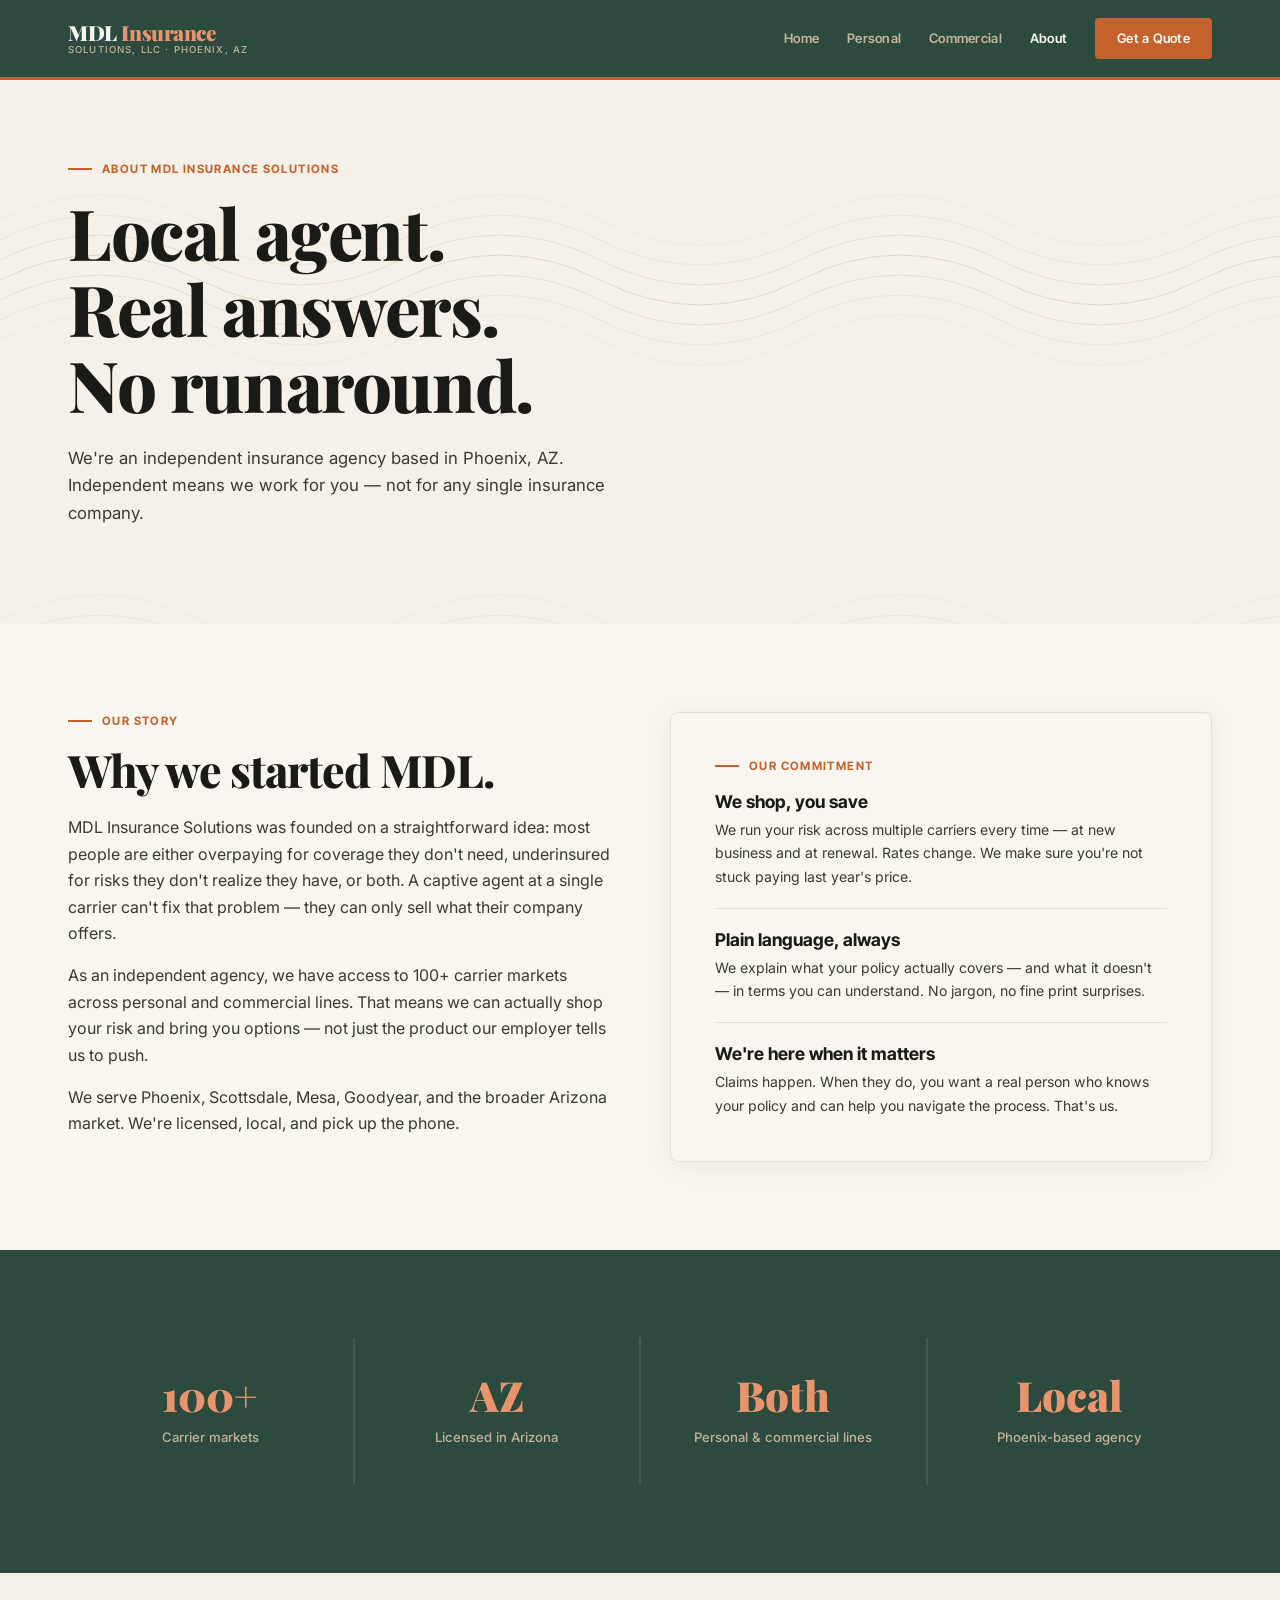
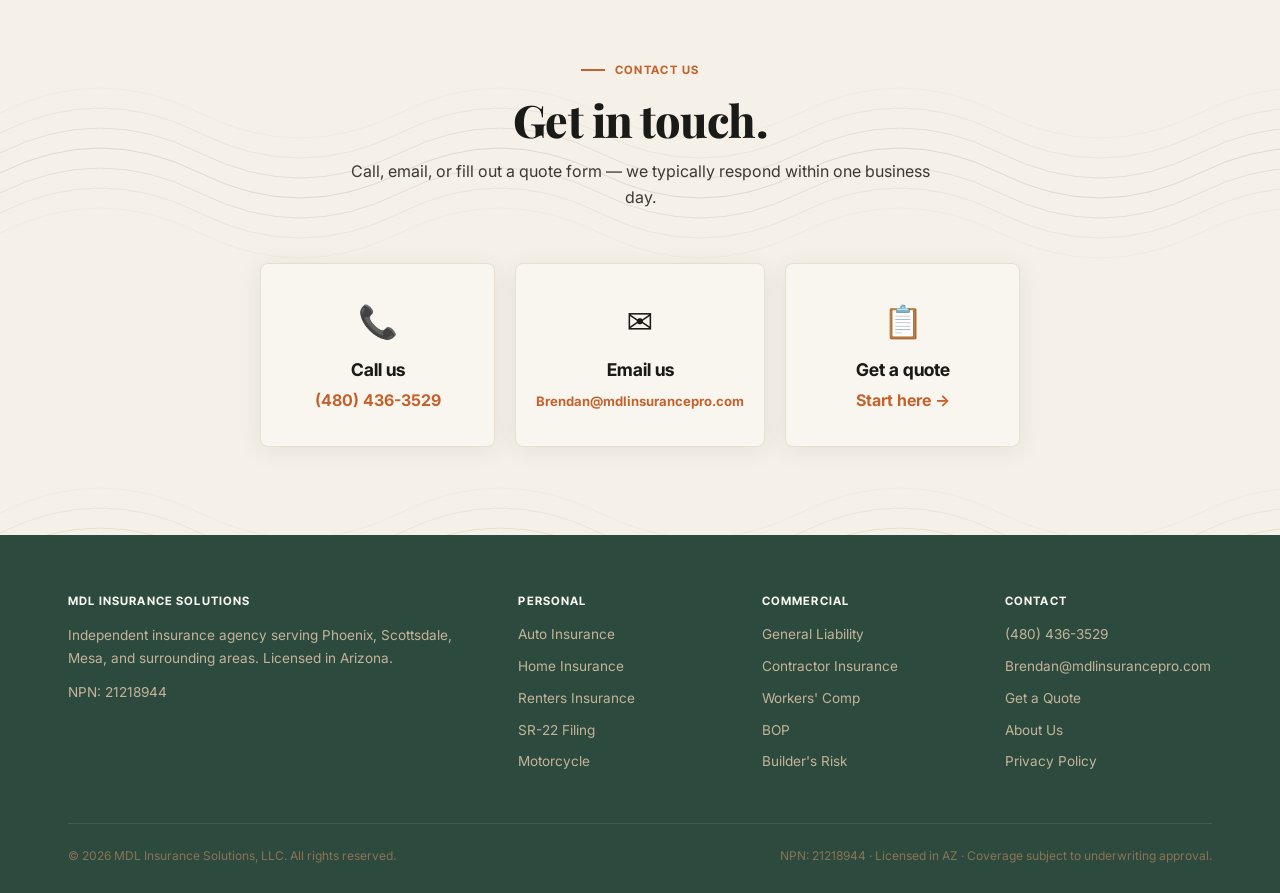
==== about.html @ 28ebd089 "Add files via upload" ====
<!DOCTYPE html>
<html lang="en">
<head>
<meta charset="UTF-8">
<meta name="viewport" content="width=device-width, initial-scale=1.0">
<title>About — MDL Insurance Solutions</title>
<link rel="stylesheet" href="styles.css">
</head>
<body>

<header>
  <div class="header-inner">
    <a href="index.html" class="logo">MDL <span>Insurance</span><small>Solutions, LLC · Phoenix, AZ</small></a>
    <nav>
      <a href="index.html">Home</a>
      <a href="personal.html">Personal</a>
      <a href="commercial.html">Commercial</a>
      <a href="about.html" class="active">About</a>
      <a href="quote.html" class="nav-cta">Get a Quote</a>
    </nav>
    <button class="mobile-toggle" aria-label="Open menu" aria-expanded="false">≡</button>
  </div>
  <div class="mobile-nav" id="mobile-nav">
    <a href="index.html">Home</a>
    <a href="personal.html">Personal</a>
    <a href="commercial.html">Commercial</a>
    <a href="about.html" class="active">About</a>
    <a href="quote.html" class="nav-cta">Get a Quote</a>
  </div>
</header>

<section class="hero topo-bg" style="padding-bottom:64px;">
  <div class="wrap">
    <div class="label">About MDL Insurance Solutions</div>
    <h1>Local agent.<br>Real answers.<br>No runaround.</h1>
    <p style="max-width:560px; margin-top:18px; font-size:1.05rem;">We're an independent insurance agency based in Phoenix, AZ. Independent means we work for you — not for any single insurance company.</p>
  </div>
</section>

<section class="paper-bg">
  <div class="wrap">
    <div style="display:grid; grid-template-columns:1fr 1fr; gap:60px; align-items:start;">
      <div>
        <div class="label">Our Story</div>
        <h2 style="margin-bottom:20px;">Why we started MDL.</h2>
        <p style="margin-bottom:16px;">MDL Insurance Solutions was founded on a straightforward idea: most people are either overpaying for coverage they don't need, underinsured for risks they don't realize they have, or both. A captive agent at a single carrier can't fix that problem — they can only sell what their company offers.</p>
        <p style="margin-bottom:16px;">As an independent agency, we have access to 100+ carrier markets across personal and commercial lines. That means we can actually shop your risk and bring you options — not just the product our employer tells us to push.</p>
        <p>We serve Phoenix, Scottsdale, Mesa, Goodyear, and the broader Arizona market. We're licensed, local, and pick up the phone.</p>
      </div>
      <div>
        <div class="form-panel">
          <div class="label">Our Commitment</div>
          <div style="display:flex; flex-direction:column; gap:20px; margin-top:8px;">
            <div>
              <h3 style="margin-bottom:6px;">We shop, you save</h3>
              <p style="font-size:0.88rem;">We run your risk across multiple carriers every time — at new business and at renewal. Rates change. We make sure you're not stuck paying last year's price.</p>
            </div>
            <div style="border-top:1px solid var(--sand-dark); padding-top:20px;">
              <h3 style="margin-bottom:6px;">Plain language, always</h3>
              <p style="font-size:0.88rem;">We explain what your policy actually covers — and what it doesn't — in terms you can understand. No jargon, no fine print surprises.</p>
            </div>
            <div style="border-top:1px solid var(--sand-dark); padding-top:20px;">
              <h3 style="margin-bottom:6px;">We're here when it matters</h3>
              <p style="font-size:0.88rem;">Claims happen. When they do, you want a real person who knows your policy and can help you navigate the process. That's us.</p>
            </div>
          </div>
        </div>
      </div>
    </div>
  </div>
</section>

<section class="sage-bg">
  <div class="wrap">
    <div class="stats-row">
      <div class="stat-cell">
        <span class="num">100+</span>
        <span class="lbl">Carrier markets</span>
      </div>
      <div class="stat-cell">
        <span class="num">AZ</span>
        <span class="lbl">Licensed in Arizona</span>
      </div>
      <div class="stat-cell">
        <span class="num">Both</span>
        <span class="lbl">Personal & commercial lines</span>
      </div>
      <div class="stat-cell">
        <span class="num">Local</span>
        <span class="lbl">Phoenix-based agency</span>
      </div>
    </div>
  </div>
</section>

<section class="topo-bg">
  <div class="wrap">
    <div class="section-head center">
      <div class="label" style="justify-content:center;">Contact us</div>
      <h2>Get in touch.</h2>
      <p>Call, email, or fill out a quote form — we typically respond within one business day.</p>
    </div>
    <div style="display:grid; grid-template-columns:repeat(3,1fr); gap:20px; max-width:760px; margin:0 auto;">
      <div class="form-panel" style="text-align:center; padding:32px 20px;">
        <div style="font-size:2rem; margin-bottom:12px;">📞</div>
        <h3 style="margin-bottom:8px;">Call us</h3>
        <a href="tel:+14804363529" style="color:var(--terracotta); font-weight:700;">(480) 436-3529</a>
      </div>
      <div class="form-panel" style="text-align:center; padding:32px 20px;">
        <div style="font-size:2rem; margin-bottom:12px;">✉️</div>
        <h3 style="margin-bottom:8px;">Email us</h3>
        <a href="mailto:Brendan@mdlinsurancepro.com" style="color:var(--terracotta); font-weight:700; font-size:0.82rem;">Brendan@mdlinsurancepro.com</a>
      </div>
      <div class="form-panel" style="text-align:center; padding:32px 20px;">
        <div style="font-size:2rem; margin-bottom:12px;">📋</div>
        <h3 style="margin-bottom:8px;">Get a quote</h3>
        <a href="quote.html" style="color:var(--terracotta); font-weight:700;">Start here →</a>
      </div>
    </div>
  </div>
</section>

<footer>
  <div class="wrap">
    <div class="footer-grid">
      <div class="footer-col">
        <h4>MDL Insurance Solutions</h4>
        <p>Independent insurance agency serving Phoenix, Scottsdale, Mesa, and surrounding areas. Licensed in Arizona.</p>
        <p style="margin-top:12px;">NPN: 21218944</p>
      </div>
      <div class="footer-col">
        <h4>Personal</h4>
        <a href="personal.html">Auto Insurance</a>
        <a href="personal.html">Home Insurance</a>
        <a href="personal.html">Renters Insurance</a>
        <a href="personal.html">SR-22 Filing</a>
        <a href="personal.html">Motorcycle</a>
      </div>
      <div class="footer-col">
        <h4>Commercial</h4>
        <a href="commercial.html">General Liability</a>
        <a href="commercial.html">Contractor Insurance</a>
        <a href="commercial.html">Workers' Comp</a>
        <a href="commercial.html">BOP</a>
        <a href="commercial.html">Builder's Risk</a>
      </div>
      <div class="footer-col">
        <h4>Contact</h4>
        <a href="tel:+14804363529">(480) 436-3529</a>
        <a href="mailto:Brendan@mdlinsurancepro.com">Brendan@mdlinsurancepro.com</a>
        <a href="quote.html">Get a Quote</a>
        <a href="about.html">About Us</a>
        <a href="privacy.html">Privacy Policy</a>
      </div>
    </div>
    <div class="footer-bottom">
      <span>© 2026 MDL Insurance Solutions, LLC. All rights reserved.</span>
      <span>NPN: 21218944 · Licensed in AZ · Coverage subject to underwriting approval.</span>
    </div>
  </div>
</footer>

<script>
(function() {
  var toggle = document.querySelector('.mobile-toggle');
  var menu = document.getElementById('mobile-nav');
  if (!toggle || !menu) return;
  toggle.addEventListener('click', function() {
    var isOpen = menu.classList.toggle('open');
    toggle.setAttribute('aria-expanded', isOpen ? 'true' : 'false');
    toggle.textContent = isOpen ? '×' : '≡';
  });
})();
</script>

</body>
</html>
---- styles.css ----
/* ============================================
   FOUNDATION — MDL INSURANCE SOLUTIONS
   Desert Modern: Adobe terracotta, saguaro sage,
   warm sandstone, Southwest topographic motifs.
   Humanist serif display + clean sans body.
   ============================================ */

@import url('https://fonts.googleapis.com/css2?family=Playfair+Display:wght@700;800;900&family=Inter:wght@400;500;600;700&family=Inter+Tight:wght@600;700&display=swap');

:root {
  /* Color tokens */
  --terracotta:       #C4622D;
  --terracotta-dark:  #A34E22;
  --terracotta-light: #E8956D;
  --sage:             #2D4A3E;
  --sage-soft:        #3D5C4F;
  --sage-pale:        #EBF0ED;
  --sand:             #F5F0E8;
  --sand-dark:        #E8DFD0;
  --taupe:            #8B7355;
  --taupe-light:      #C4B49A;
  --paper:            #F9F6F0;
  --ink:              #1A1A17;
  --ink-soft:         #3D3830;

  /* Type */
  --font-display: 'Playfair Display', Georgia, serif;
  --font-body: 'Inter', system-ui, sans-serif;
  --font-tight: 'Inter Tight', 'Inter', sans-serif;

  /* Layout */
  --maxw: 1200px;
  --radius: 4px;
}

* { margin: 0; padding: 0; box-sizing: border-box; }
html { scroll-behavior: smooth; }

body {
  font-family: var(--font-body);
  color: var(--ink);
  background: var(--sand);
  line-height: 1.6;
  -webkit-font-smoothing: antialiased;
}

a { color: inherit; text-decoration: none; }
img, svg { display: block; max-width: 100%; }

.wrap {
  max-width: var(--maxw);
  margin: 0 auto;
  padding: 0 28px;
}

h1, h2 {
  font-family: var(--font-display);
  font-weight: 800;
  line-height: 1.08;
  letter-spacing: -0.02em;
}
h3, h4 {
  font-family: var(--font-tight);
  font-weight: 700;
  line-height: 1.2;
}

h1 { font-size: clamp(2.6rem, 5.5vw, 4.8rem); }
h2 { font-size: clamp(1.9rem, 3.5vw, 3rem); }
h3 { font-size: 1.1rem; }

p { font-size: 1rem; color: var(--ink-soft); line-height: 1.65; }

.label {
  font-family: var(--font-tight);
  font-size: 0.72rem;
  font-weight: 700;
  letter-spacing: 0.12em;
  text-transform: uppercase;
  color: var(--terracotta);
  display: flex;
  align-items: center;
  gap: 10px;
  margin-bottom: 16px;
}
.label::before {
  content: '';
  width: 24px;
  height: 2px;
  background: var(--terracotta);
  display: inline-block;
}

/* Topographic texture — subtle SVG background for sections */
.topo-bg {
  background-color: var(--sand);
  background-image: url("data:image/svg+xml,%3Csvg xmlns='http://www.w3.org/2000/svg' width='400' height='400'%3E%3Cpath d='M0 200 Q100 150 200 200 Q300 250 400 200' fill='none' stroke='%23C4B49A' stroke-width='1' opacity='0.4'/%3E%3Cpath d='M0 220 Q100 170 200 220 Q300 270 400 220' fill='none' stroke='%23C4B49A' stroke-width='1' opacity='0.3'/%3E%3Cpath d='M0 180 Q100 130 200 180 Q300 230 400 180' fill='none' stroke='%23C4B49A' stroke-width='1' opacity='0.3'/%3E%3Cpath d='M0 240 Q100 190 200 240 Q300 290 400 240' fill='none' stroke='%23C4B49A' stroke-width='0.8' opacity='0.25'/%3E%3Cpath d='M0 160 Q100 110 200 160 Q300 210 400 160' fill='none' stroke='%23C4B49A' stroke-width='0.8' opacity='0.25'/%3E%3Cpath d='M0 260 Q100 210 200 260 Q300 310 400 260' fill='none' stroke='%23C4B49A' stroke-width='0.6' opacity='0.2'/%3E%3Cpath d='M0 140 Q100 90 200 140 Q300 190 400 140' fill='none' stroke='%23C4B49A' stroke-width='0.6' opacity='0.2'/%3E%3C/svg%3E");
  background-size: 400px 400px;
}

.sage-bg {
  background: var(--sage);
  color: var(--paper);
}
.sage-bg p { color: var(--taupe-light); }
.sage-bg h1, .sage-bg h2, .sage-bg h3 { color: var(--paper); }

.paper-bg { background: var(--paper); }
.sand-dark-bg { background: var(--sand-dark); }

/* ============== HEADER ============== */
header {
  position: sticky; top: 0; z-index: 50;
  background: var(--sage);
  border-bottom: 3px solid var(--terracotta);
}
.header-inner {
  display: flex; align-items: center; justify-content: space-between;
  padding: 18px 28px;
  max-width: var(--maxw); margin: 0 auto;
}
.logo {
  font-family: var(--font-display);
  font-weight: 900;
  font-size: 1.3rem;
  color: var(--paper);
  letter-spacing: -0.02em;
  line-height: 1;
}
.logo span { color: var(--terracotta-light); }
.logo small {
  display: block;
  font-family: var(--font-body);
  font-size: 0.6rem;
  font-weight: 500;
  letter-spacing: 0.12em;
  text-transform: uppercase;
  color: var(--taupe-light);
  margin-top: 2px;
}
nav { display: flex; align-items: center; gap: 28px; }
nav a {
  font-family: var(--font-tight);
  font-size: 0.82rem;
  font-weight: 600;
  letter-spacing: 0.02em;
  color: var(--taupe-light);
  transition: color 0.15s;
}
nav a:hover, nav a.active { color: var(--paper); }
.nav-cta {
  background: var(--terracotta);
  color: var(--paper) !important;
  padding: 10px 22px;
  border-radius: var(--radius);
  transition: background 0.15s !important;
}
.nav-cta:hover { background: var(--terracotta-dark) !important; }
.mobile-toggle { display: none; background: none; border: none; color: var(--paper); font-size: 1.6rem; cursor: pointer; line-height: 1; padding: 4px 8px; }

/* Mobile nav */
.mobile-nav {
  display: none;
  flex-direction: column;
  background: var(--sage);
  border-top: 1px solid var(--sage-soft);
}
.mobile-nav.open { display: flex; }
.mobile-nav a {
  font-family: var(--font-tight);
  font-size: 0.88rem;
  font-weight: 600;
  color: var(--taupe-light);
  padding: 16px 28px;
  border-bottom: 1px solid var(--sage-soft);
}
.mobile-nav a.nav-cta {
  background: var(--terracotta);
  color: var(--paper);
}
.mobile-nav a:hover, .mobile-nav a.active { color: var(--paper); }

/* ============== BUTTONS ============== */
.btn {
  display: inline-flex; align-items: center; gap: 10px;
  font-family: var(--font-tight);
  font-weight: 700;
  font-size: 0.88rem;
  letter-spacing: 0.02em;
  padding: 15px 28px;
  border-radius: var(--radius);
  border: 2px solid transparent;
  cursor: pointer;
  transition: all 0.15s ease;
}
.btn-primary {
  background: var(--terracotta);
  color: var(--paper);
  border-color: var(--terracotta);
}
.btn-primary:hover { background: var(--terracotta-dark); border-color: var(--terracotta-dark); transform: translateY(-1px); box-shadow: 0 4px 16px rgba(196,98,45,0.3); }
.btn-ghost {
  background: transparent;
  border-color: var(--taupe);
  color: var(--ink);
}
.btn-ghost:hover { border-color: var(--sage); color: var(--sage); transform: translateY(-1px); }
.btn-ghost-light {
  background: transparent;
  border-color: var(--taupe-light);
  color: var(--paper);
}
.btn-ghost-light:hover { border-color: var(--paper); transform: translateY(-1px); }

/* ============== HERO ============== */
.hero {
  padding: 80px 0 72px;
  position: relative;
  overflow: hidden;
}
.hero-inner {
  display: grid;
  grid-template-columns: 1.1fr 1fr;
  gap: 60px;
  align-items: center;
}
.hero h1 { margin-bottom: 22px; }
.hero h1 em { font-style: italic; color: var(--terracotta); }
.hero p { font-size: 1.1rem; max-width: 480px; margin-bottom: 32px; }
.hero-actions { display: flex; gap: 14px; flex-wrap: wrap; }
.hero-trust {
  display: flex;
  gap: 28px;
  margin-top: 36px;
  padding-top: 28px;
  border-top: 1px solid var(--sand-dark);
  flex-wrap: wrap;
}
.trust-item {
  display: flex;
  flex-direction: column;
}
.trust-num {
  font-family: var(--font-display);
  font-size: 1.8rem;
  font-weight: 900;
  color: var(--terracotta);
  line-height: 1;
}
.trust-label {
  font-size: 0.75rem;
  color: var(--taupe);
  margin-top: 4px;
  font-weight: 500;
}
.hero-card {
  background: var(--paper);
  border-radius: 8px;
  padding: 36px;
  box-shadow: 0 8px 40px rgba(45,74,62,0.12);
  border: 1px solid var(--sand-dark);
}
.hero-card-label {
  font-family: var(--font-tight);
  font-size: 0.7rem;
  font-weight: 700;
  letter-spacing: 0.1em;
  text-transform: uppercase;
  color: var(--taupe);
  margin-bottom: 20px;
}
.hero-card h3 { font-size: 1.2rem; margin-bottom: 20px; }
.quick-links { display: flex; flex-direction: column; gap: 10px; }
.quick-link {
  display: flex; align-items: center; justify-content: space-between;
  padding: 14px 16px;
  background: var(--sand);
  border-radius: var(--radius);
  border: 1px solid var(--sand-dark);
  font-weight: 600;
  font-size: 0.9rem;
  transition: all 0.15s;
}
.quick-link:hover { background: var(--sage-pale); border-color: var(--sage); color: var(--sage); }
.quick-link span { color: var(--terracotta); font-size: 1.1rem; }

/* ============== SECTIONS ============== */
section { padding: 88px 0; }
.section-head { max-width: 600px; margin-bottom: 52px; }
.section-head.center { margin-left: auto; margin-right: auto; text-align: center; }
.section-head h2 { margin-bottom: 14px; }

/* ============== POLICY CARDS ============== */
.policy-grid {
  display: grid;
  grid-template-columns: repeat(4, 1fr);
  gap: 16px;
}
.policy-card {
  background: var(--paper);
  border: 1px solid var(--sand-dark);
  border-radius: 6px;
  padding: 26px 22px;
  display: flex;
  flex-direction: column;
  transition: all 0.15s;
  position: relative;
  overflow: hidden;
}
.policy-card::before {
  content: '';
  position: absolute;
  top: 0; left: 0; right: 0;
  height: 3px;
  background: var(--terracotta);
  opacity: 0;
  transition: opacity 0.15s;
}
.policy-card:hover { transform: translateY(-3px); box-shadow: 0 8px 28px rgba(45,74,62,0.1); border-color: var(--taupe-light); }
.policy-card:hover::before { opacity: 1; }
.policy-icon {
  font-size: 1.6rem;
  margin-bottom: 14px;
}
.policy-card h3 { margin-bottom: 8px; font-size: 1rem; }
.policy-card p { font-size: 0.84rem; flex-grow: 1; }
.policy-type {
  font-family: var(--font-tight);
  font-size: 0.65rem;
  font-weight: 700;
  letter-spacing: 0.1em;
  text-transform: uppercase;
  color: var(--taupe);
  margin-bottom: 10px;
}

/* ============== STATS ============== */
.stats-row {
  display: grid;
  grid-template-columns: repeat(4, 1fr);
  gap: 2px;
  background: var(--sage-soft);
  border-radius: 8px;
  overflow: hidden;
}
.stat-cell {
  background: var(--sage);
  padding: 36px 28px;
  text-align: center;
}
.stat-cell .num {
  font-family: var(--font-display);
  font-size: 2.6rem;
  font-weight: 900;
  color: var(--terracotta-light);
  display: block;
  line-height: 1;
  margin-bottom: 8px;
}
.stat-cell .lbl {
  font-size: 0.82rem;
  color: var(--taupe-light);
  font-weight: 500;
}

/* ============== PROCESS ============== */
.process-grid {
  display: grid;
  grid-template-columns: repeat(4, 1fr);
  gap: 32px;
}
.process-step-card {
  position: relative;
  padding-top: 20px;
}
.step-num {
  font-family: var(--font-display);
  font-size: 3.5rem;
  font-weight: 900;
  color: var(--sand-dark);
  line-height: 1;
  margin-bottom: 14px;
}
.process-step-card h3 { margin-bottom: 8px; }
.process-step-card p { font-size: 0.88rem; }

/* ============== TESTIMONIALS ============== */
.testimonial-grid { display: grid; grid-template-columns: 1fr 1fr; gap: 20px; }
.testimonial {
  background: var(--paper);
  border-radius: 6px;
  padding: 32px;
  border: 1px solid var(--sand-dark);
}
.testimonial-stars { color: var(--terracotta); font-size: 1rem; margin-bottom: 14px; letter-spacing: 2px; }
.testimonial p { font-size: 0.95rem; color: var(--ink-soft); margin-bottom: 18px; font-style: italic; }
.testimonial-author { font-weight: 700; font-size: 0.85rem; color: var(--ink); }
.testimonial-location { font-size: 0.78rem; color: var(--taupe); }

/* ============== FORM ============== */
.form-panel {
  background: var(--paper);
  border-radius: 8px;
  border: 1px solid var(--sand-dark);
  padding: 44px;
  box-shadow: 0 4px 24px rgba(45,74,62,0.08);
}
.form-grid { display: grid; grid-template-columns: 1fr 1fr; gap: 18px; }
.form-field { display: flex; flex-direction: column; gap: 6px; }
.form-field.full { grid-column: 1 / -1; }
.form-field label {
  font-family: var(--font-tight);
  font-size: 0.72rem;
  font-weight: 700;
  letter-spacing: 0.06em;
  text-transform: uppercase;
  color: var(--taupe);
}
.form-field input,
.form-field select,
.form-field textarea {
  font-family: var(--font-body);
  font-size: 0.95rem;
  padding: 12px 14px;
  border: 1.5px solid var(--sand-dark);
  background: var(--sand);
  color: var(--ink);
  border-radius: var(--radius);
  transition: border-color 0.15s;
}
.form-field input:focus,
.form-field select:focus,
.form-field textarea:focus {
  outline: none;
  border-color: var(--terracotta);
  background: var(--paper);
}
.checkbox-grid { display: grid; grid-template-columns: repeat(3, 1fr); gap: 10px; }
.checkbox-item {
  display: flex; align-items: center; gap: 8px;
  font-size: 0.85rem;
  border: 1.5px solid var(--sand-dark);
  padding: 10px 12px;
  border-radius: var(--radius);
  cursor: pointer;
  transition: all 0.15s;
}
.checkbox-item input { width: 15px; height: 15px; accent-color: var(--terracotta); }
.checkbox-item:hover { border-color: var(--terracotta); background: var(--sage-pale); }

/* ============== FOOTER ============== */
footer { background: var(--sage); color: var(--taupe-light); padding: 60px 0 28px; }
.footer-grid {
  display: grid;
  grid-template-columns: 2fr 1fr 1fr 1fr;
  gap: 36px;
  padding-bottom: 40px;
  border-bottom: 1px solid var(--sage-soft);
}
.footer-col h4 {
  font-family: var(--font-tight);
  font-size: 0.72rem;
  letter-spacing: 0.1em;
  color: var(--paper);
  margin-bottom: 16px;
  text-transform: uppercase;
}
.footer-col a, .footer-col p { display: block; font-size: 0.85rem; color: var(--taupe-light); margin-bottom: 10px; }
.footer-col a:hover { color: var(--terracotta-light); }
.footer-bottom {
  padding-top: 22px;
  display: flex; justify-content: space-between; align-items: center;
  font-size: 0.75rem;
  color: var(--taupe);
  flex-wrap: wrap;
  gap: 10px;
}

/* ============== UTILS ============== */
.flex-between { display: flex; justify-content: space-between; align-items: center; flex-wrap: wrap; gap: 16px; }

/* ============== RESPONSIVE ============== */
@media (max-width: 960px) {
  nav { display: none; }
  .mobile-toggle { display: block; }
  .hero-inner { grid-template-columns: 1fr; }
  .policy-grid { grid-template-columns: repeat(2, 1fr); }
  .stats-row { grid-template-columns: repeat(2, 1fr); }
  .process-grid { grid-template-columns: repeat(2, 1fr); }
  .testimonial-grid { grid-template-columns: 1fr; }
  .footer-grid { grid-template-columns: 1fr 1fr; }
  .form-grid { grid-template-columns: 1fr; }
  .checkbox-grid { grid-template-columns: 1fr 1fr; }
}
@media (max-width: 560px) {
  .policy-grid { grid-template-columns: 1fr; }
  .stats-row { grid-template-columns: 1fr; }
  .process-grid { grid-template-columns: 1fr; }
  .checkbox-grid { grid-template-columns: 1fr; }
  .footer-grid { grid-template-columns: 1fr; }
  .hero-trust { gap: 20px; }
}
@media (prefers-reduced-motion: reduce) { * { transition: none !important; } }
:focus-visible { outline: 3px solid var(--terracotta); outline-offset: 2px; }
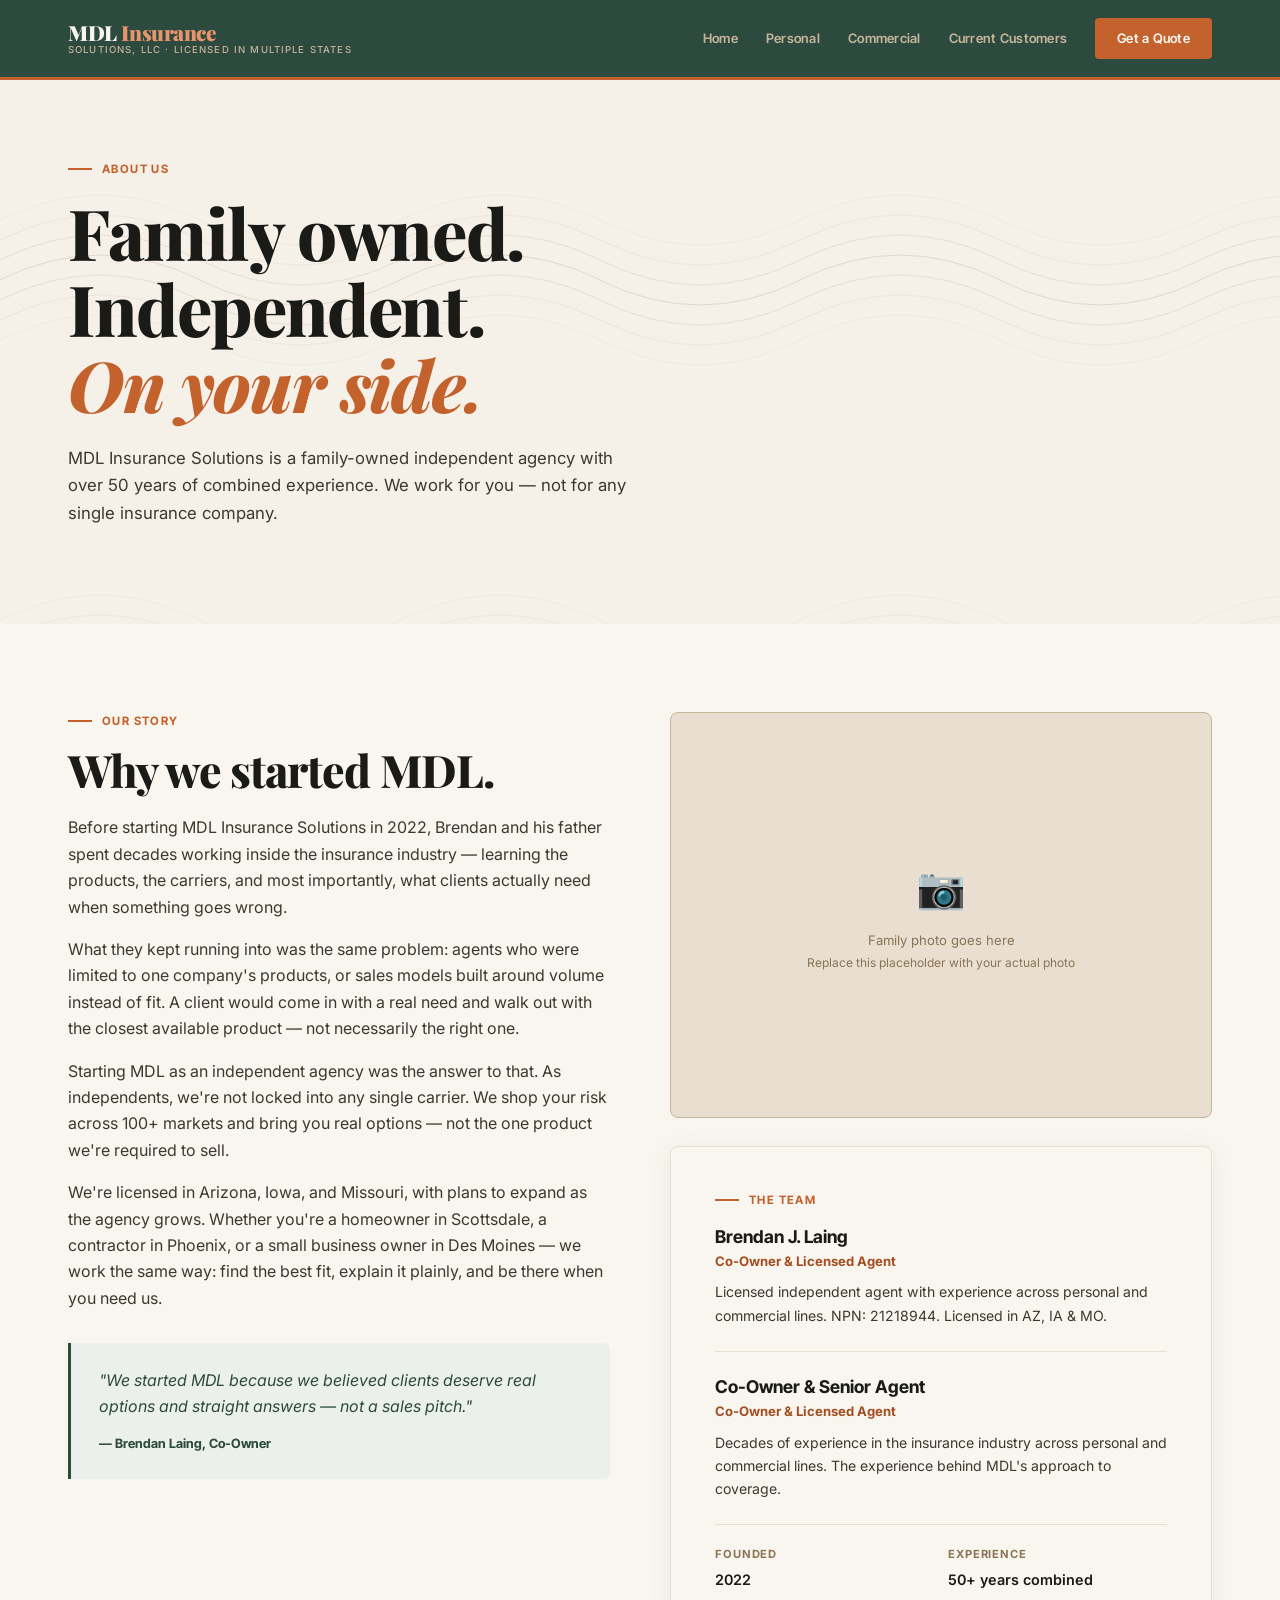
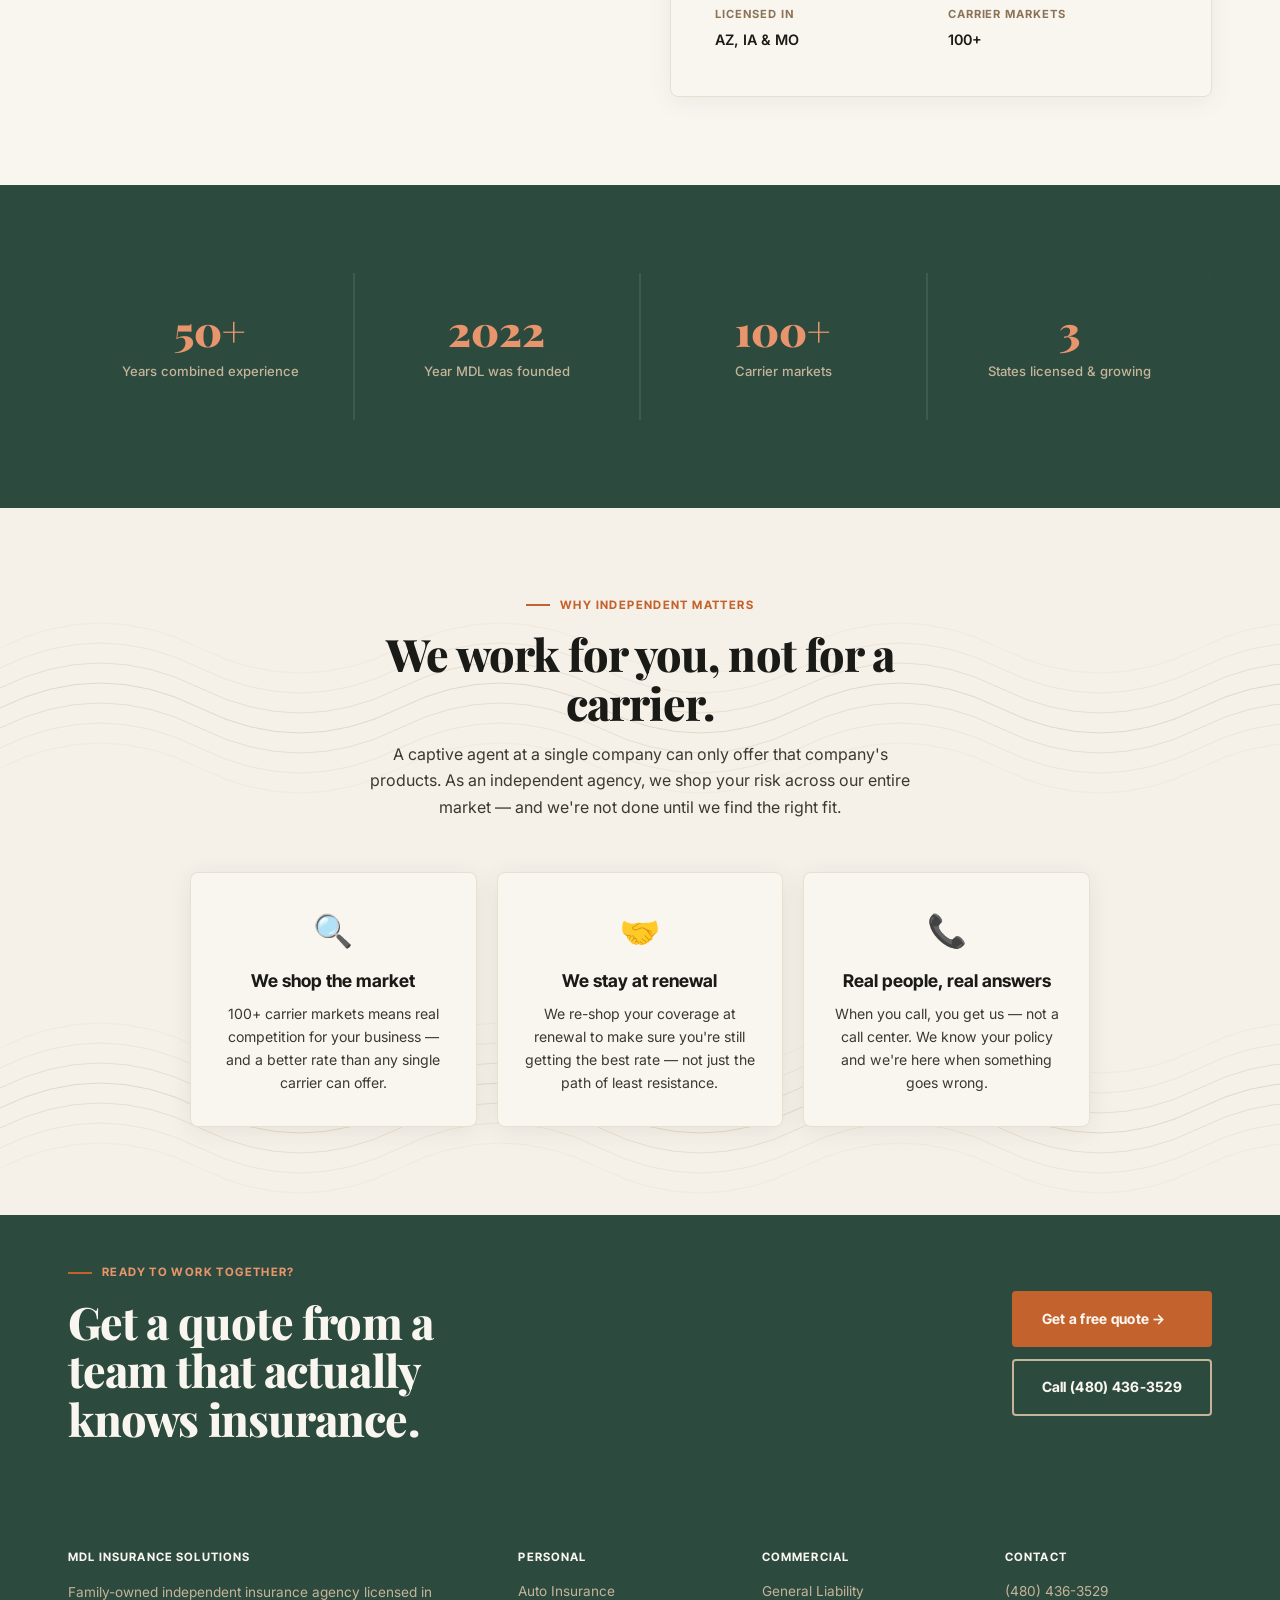
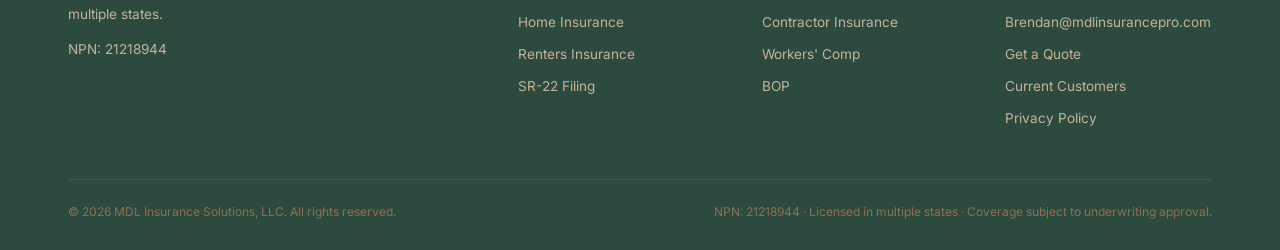
==== commit b1d3a9ca: "Add files via upload" ====
--- a/about.html
+++ b/about.html
@@ -3,19 +3,20 @@
 <head>
 <meta charset="UTF-8">
 <meta name="viewport" content="width=device-width, initial-scale=1.0">
-<title>About — MDL Insurance Solutions</title>
+<title>About Us — MDL Insurance Solutions</title>
+<meta name="description" content="MDL Insurance Solutions is a family-owned independent insurance agency with 50+ years of combined experience. Licensed in AZ, IA & MO.">
 <link rel="stylesheet" href="styles.css">
 </head>
 <body>
 
 <header>
   <div class="header-inner">
-    <a href="index.html" class="logo">MDL <span>Insurance</span><small>Solutions, LLC · Phoenix, AZ</small></a>
+    <a href="index.html" class="logo">MDL <span>Insurance</span><small>Solutions, LLC · Licensed in Multiple States</small></a>
     <nav>
       <a href="index.html">Home</a>
       <a href="personal.html">Personal</a>
       <a href="commercial.html">Commercial</a>
-      <a href="about.html" class="active">About</a>
+      <a href="customers.html">Current Customers</a>
       <a href="quote.html" class="nav-cta">Get a Quote</a>
     </nav>
     <button class="mobile-toggle" aria-label="Open menu" aria-expanded="false">≡</button>
@@ -24,48 +25,90 @@
     <a href="index.html">Home</a>
     <a href="personal.html">Personal</a>
     <a href="commercial.html">Commercial</a>
-    <a href="about.html" class="active">About</a>
+    <a href="customers.html">Current Customers</a>
     <a href="quote.html" class="nav-cta">Get a Quote</a>
   </div>
 </header>
 
 <section class="hero topo-bg" style="padding-bottom:64px;">
   <div class="wrap">
-    <div class="label">About MDL Insurance Solutions</div>
-    <h1>Local agent.<br>Real answers.<br>No runaround.</h1>
-    <p style="max-width:560px; margin-top:18px; font-size:1.05rem;">We're an independent insurance agency based in Phoenix, AZ. Independent means we work for you — not for any single insurance company.</p>
+    <div class="label">About Us</div>
+    <h1>Family owned.<br>Independent.<br><em style="font-style:italic; color:var(--terracotta);">On your side.</em></h1>
+    <p style="max-width:560px; margin-top:18px; font-size:1.05rem;">MDL Insurance Solutions is a family-owned independent agency with over 50 years of combined experience. We work for you — not for any single insurance company.</p>
   </div>
 </section>
 
 <section class="paper-bg">
   <div class="wrap">
     <div style="display:grid; grid-template-columns:1fr 1fr; gap:60px; align-items:start;">
+
+      <!-- Story -->
       <div>
         <div class="label">Our Story</div>
         <h2 style="margin-bottom:20px;">Why we started MDL.</h2>
-        <p style="margin-bottom:16px;">MDL Insurance Solutions was founded on a straightforward idea: most people are either overpaying for coverage they don't need, underinsured for risks they don't realize they have, or both. A captive agent at a single carrier can't fix that problem — they can only sell what their company offers.</p>
-        <p style="margin-bottom:16px;">As an independent agency, we have access to 100+ carrier markets across personal and commercial lines. That means we can actually shop your risk and bring you options — not just the product our employer tells us to push.</p>
-        <p>We serve Phoenix, Scottsdale, Mesa, Goodyear, and the broader Arizona market. We're licensed, local, and pick up the phone.</p>
-      </div>
+
+        <p style="margin-bottom:16px;">Before starting MDL Insurance Solutions in 2022, Brendan and his father spent decades working inside the insurance industry — learning the products, the carriers, and most importantly, what clients actually need when something goes wrong.</p>
+
+        <p style="margin-bottom:16px;">What they kept running into was the same problem: agents who were limited to one company's products, or sales models built around volume instead of fit. A client would come in with a real need and walk out with the closest available product — not necessarily the right one.</p>
+
+        <p style="margin-bottom:16px;">Starting MDL as an independent agency was the answer to that. As independents, we're not locked into any single carrier. We shop your risk across 100+ markets and bring you real options — not the one product we're required to sell.</p>
+
+        <p style="margin-bottom:32px;">We're licensed in Arizona, Iowa, and Missouri, with plans to expand as the agency grows. Whether you're a homeowner in Scottsdale, a contractor in Phoenix, or a small business owner in Des Moines — we work the same way: find the best fit, explain it plainly, and be there when you need us.</p>
+
+        <div style="background:var(--sage-pale); border-left:3px solid var(--sage); padding:24px 28px; border-radius:0 6px 6px 0;">
+          <p style="color:var(--sage); font-style:italic; font-size:1rem; margin-bottom:10px;">"We started MDL because we believed clients deserve real options and straight answers — not a sales pitch."</p>
+          <span style="font-family:var(--font-tight); font-size:0.8rem; font-weight:700; color:var(--sage);">— Brendan Laing, Co-Owner</span>
+        </div>
+      </div>
+
+      <!-- Team / Credentials -->
       <div>
+        <!-- Photo placeholder -->
+        <div style="background:var(--sand-dark); border-radius:8px; aspect-ratio:4/3; display:flex; align-items:center; justify-content:center; margin-bottom:28px; border:1px solid var(--taupe-light);">
+          <div style="text-align:center; padding:20px;">
+            <div style="font-size:2.5rem; margin-bottom:10px;">📷</div>
+            <p style="font-size:0.82rem; color:var(--taupe);">Family photo goes here<br><span style="font-size:0.75rem;">Replace this placeholder with your actual photo</span></p>
+          </div>
+        </div>
+
         <div class="form-panel">
-          <div class="label">Our Commitment</div>
-          <div style="display:flex; flex-direction:column; gap:20px; margin-top:8px;">
-            <div>
-              <h3 style="margin-bottom:6px;">We shop, you save</h3>
-              <p style="font-size:0.88rem;">We run your risk across multiple carriers every time — at new business and at renewal. Rates change. We make sure you're not stuck paying last year's price.</p>
+          <div class="label" style="margin-bottom:16px;">The Team</div>
+
+          <div style="margin-bottom:24px;">
+            <h3 style="margin-bottom:4px;">Brendan J. Laing</h3>
+            <p style="font-size:0.82rem; color:var(--terracotta-dark); font-weight:700; margin-bottom:8px;">Co-Owner & Licensed Agent</p>
+            <p style="font-size:0.88rem;">Licensed independent agent with experience across personal and commercial lines. NPN: 21218944. Licensed in AZ, IA & MO.</p>
+          </div>
+
+          <div style="border-top:1px solid var(--sand-dark); padding-top:24px; margin-bottom:24px;">
+            <h3 style="margin-bottom:4px;">Co-Owner & Senior Agent</h3>
+            <p style="font-size:0.82rem; color:var(--terracotta-dark); font-weight:700; margin-bottom:8px;">Co-Owner & Licensed Agent</p>
+            <p style="font-size:0.88rem;">Decades of experience in the insurance industry across personal and commercial lines. The experience behind MDL's approach to coverage.</p>
+          </div>
+
+          <div style="border-top:1px solid var(--sand-dark); padding-top:20px;">
+            <div style="display:grid; grid-template-columns:1fr 1fr; gap:14px;">
+              <div>
+                <p style="font-size:0.7rem; font-weight:700; letter-spacing:0.08em; text-transform:uppercase; color:var(--taupe); margin-bottom:4px;">Founded</p>
+                <p style="font-size:0.9rem; font-weight:600; color:var(--ink);">2022</p>
+              </div>
+              <div>
+                <p style="font-size:0.7rem; font-weight:700; letter-spacing:0.08em; text-transform:uppercase; color:var(--taupe); margin-bottom:4px;">Experience</p>
+                <p style="font-size:0.9rem; font-weight:600; color:var(--ink);">50+ years combined</p>
+              </div>
+              <div>
+                <p style="font-size:0.7rem; font-weight:700; letter-spacing:0.08em; text-transform:uppercase; color:var(--taupe); margin-bottom:4px;">Licensed In</p>
+                <p style="font-size:0.9rem; font-weight:600; color:var(--ink);">AZ, IA & MO</p>
+              </div>
+              <div>
+                <p style="font-size:0.7rem; font-weight:700; letter-spacing:0.08em; text-transform:uppercase; color:var(--taupe); margin-bottom:4px;">Carrier Markets</p>
+                <p style="font-size:0.9rem; font-weight:600; color:var(--ink);">100+</p>
+              </div>
             </div>
-            <div style="border-top:1px solid var(--sand-dark); padding-top:20px;">
-              <h3 style="margin-bottom:6px;">Plain language, always</h3>
-              <p style="font-size:0.88rem;">We explain what your policy actually covers — and what it doesn't — in terms you can understand. No jargon, no fine print surprises.</p>
-            </div>
-            <div style="border-top:1px solid var(--sand-dark); padding-top:20px;">
-              <h3 style="margin-bottom:6px;">We're here when it matters</h3>
-              <p style="font-size:0.88rem;">Claims happen. When they do, you want a real person who knows your policy and can help you navigate the process. That's us.</p>
-            </div>
           </div>
         </div>
       </div>
+
     </div>
   </div>
 </section>
@@ -73,21 +116,21 @@
 <section class="sage-bg">
   <div class="wrap">
     <div class="stats-row">
+      <div class="stat-cell">
+        <span class="num">50+</span>
+        <span class="lbl">Years combined experience</span>
+      </div>
+      <div class="stat-cell">
+        <span class="num">2022</span>
+        <span class="lbl">Year MDL was founded</span>
+      </div>
       <div class="stat-cell">
         <span class="num">100+</span>
         <span class="lbl">Carrier markets</span>
       </div>
       <div class="stat-cell">
-        <span class="num">AZ</span>
-        <span class="lbl">Licensed in Arizona</span>
-      </div>
-      <div class="stat-cell">
-        <span class="num">Both</span>
-        <span class="lbl">Personal & commercial lines</span>
-      </div>
-      <div class="stat-cell">
-        <span class="num">Local</span>
-        <span class="lbl">Phoenix-based agency</span>
+        <span class="num">3</span>
+        <span class="lbl">States licensed & growing</span>
       </div>
     </div>
   </div>
@@ -96,25 +139,41 @@
 <section class="topo-bg">
   <div class="wrap">
     <div class="section-head center">
-      <div class="label" style="justify-content:center;">Contact us</div>
-      <h2>Get in touch.</h2>
-      <p>Call, email, or fill out a quote form — we typically respond within one business day.</p>
-    </div>
-    <div style="display:grid; grid-template-columns:repeat(3,1fr); gap:20px; max-width:760px; margin:0 auto;">
-      <div class="form-panel" style="text-align:center; padding:32px 20px;">
-        <div style="font-size:2rem; margin-bottom:12px;">📞</div>
-        <h3 style="margin-bottom:8px;">Call us</h3>
-        <a href="tel:+14804363529" style="color:var(--terracotta); font-weight:700;">(480) 436-3529</a>
-      </div>
-      <div class="form-panel" style="text-align:center; padding:32px 20px;">
-        <div style="font-size:2rem; margin-bottom:12px;">✉️</div>
-        <h3 style="margin-bottom:8px;">Email us</h3>
-        <a href="mailto:Brendan@mdlinsurancepro.com" style="color:var(--terracotta); font-weight:700; font-size:0.82rem;">Brendan@mdlinsurancepro.com</a>
-      </div>
-      <div class="form-panel" style="text-align:center; padding:32px 20px;">
-        <div style="font-size:2rem; margin-bottom:12px;">📋</div>
-        <h3 style="margin-bottom:8px;">Get a quote</h3>
-        <a href="quote.html" style="color:var(--terracotta); font-weight:700;">Start here →</a>
+      <div class="label" style="justify-content:center;">Why independent matters</div>
+      <h2>We work for you, not for a carrier.</h2>
+      <p style="max-width:560px; margin:14px auto 0;">A captive agent at a single company can only offer that company's products. As an independent agency, we shop your risk across our entire market — and we're not done until we find the right fit.</p>
+    </div>
+
+    <div style="display:grid; grid-template-columns:repeat(3,1fr); gap:20px; max-width:900px; margin:0 auto;">
+      <div class="form-panel" style="text-align:center; padding:32px 24px;">
+        <div style="font-size:2rem; margin-bottom:14px;">🔍</div>
+        <h3 style="margin-bottom:10px;">We shop the market</h3>
+        <p style="font-size:0.88rem;">100+ carrier markets means real competition for your business — and a better rate than any single carrier can offer.</p>
+      </div>
+      <div class="form-panel" style="text-align:center; padding:32px 24px;">
+        <div style="font-size:2rem; margin-bottom:14px;">🤝</div>
+        <h3 style="margin-bottom:10px;">We stay at renewal</h3>
+        <p style="font-size:0.88rem;">We re-shop your coverage at renewal to make sure you're still getting the best rate — not just the path of least resistance.</p>
+      </div>
+      <div class="form-panel" style="text-align:center; padding:32px 24px;">
+        <div style="font-size:2rem; margin-bottom:14px;">📞</div>
+        <h3 style="margin-bottom:10px;">Real people, real answers</h3>
+        <p style="font-size:0.88rem;">When you call, you get us — not a call center. We know your policy and we're here when something goes wrong.</p>
+      </div>
+    </div>
+  </div>
+</section>
+
+<section class="sage-bg" style="padding:48px 0;">
+  <div class="wrap">
+    <div class="flex-between">
+      <div>
+        <div class="label" style="color:var(--terracotta-light);">Ready to work together?</div>
+        <h2 style="max-width:460px; color:var(--paper);">Get a quote from a team that actually knows insurance.</h2>
+      </div>
+      <div style="display:flex; flex-direction:column; gap:12px;">
+        <a href="quote.html" class="btn btn-primary">Get a free quote →</a>
+        <a href="tel:+14804363529" class="btn btn-ghost-light">Call (480) 436-3529</a>
       </div>
     </div>
   </div>
@@ -125,7 +184,7 @@
     <div class="footer-grid">
       <div class="footer-col">
         <h4>MDL Insurance Solutions</h4>
-        <p>Independent insurance agency serving Phoenix, Scottsdale, Mesa, and surrounding areas. Licensed in Arizona.</p>
+        <p>Family-owned independent insurance agency licensed in multiple states.</p>
         <p style="margin-top:12px;">NPN: 21218944</p>
       </div>
       <div class="footer-col">
@@ -134,7 +193,6 @@
         <a href="personal.html">Home Insurance</a>
         <a href="personal.html">Renters Insurance</a>
         <a href="personal.html">SR-22 Filing</a>
-        <a href="personal.html">Motorcycle</a>
       </div>
       <div class="footer-col">
         <h4>Commercial</h4>
@@ -142,20 +200,19 @@
         <a href="commercial.html">Contractor Insurance</a>
         <a href="commercial.html">Workers' Comp</a>
         <a href="commercial.html">BOP</a>
-        <a href="commercial.html">Builder's Risk</a>
       </div>
       <div class="footer-col">
         <h4>Contact</h4>
         <a href="tel:+14804363529">(480) 436-3529</a>
         <a href="mailto:Brendan@mdlinsurancepro.com">Brendan@mdlinsurancepro.com</a>
         <a href="quote.html">Get a Quote</a>
-        <a href="about.html">About Us</a>
+        <a href="customers.html">Current Customers</a>
         <a href="privacy.html">Privacy Policy</a>
       </div>
     </div>
     <div class="footer-bottom">
       <span>© 2026 MDL Insurance Solutions, LLC. All rights reserved.</span>
-      <span>NPN: 21218944 · Licensed in AZ · Coverage subject to underwriting approval.</span>
+      <span>NPN: 21218944 · Licensed in multiple states · Coverage subject to underwriting approval.</span>
     </div>
   </div>
 </footer>
--- a/styles.css
+++ b/styles.css
@@ -502,3 +502,55 @@
 }
 @media (prefers-reduced-motion: reduce) { * { transition: none !important; } }
 :focus-visible { outline: 3px solid var(--terracotta); outline-offset: 2px; }
+
+/* ============== CARRIER STRIP ============== */
+.carrier-section {
+  padding: 32px 0;
+  background: var(--paper);
+  border-top: 1px solid var(--sand-dark);
+  border-bottom: 1px solid var(--sand-dark);
+  overflow: hidden;
+}
+.carrier-label {
+  font-family: var(--font-tight);
+  font-size: 0.7rem;
+  font-weight: 700;
+  letter-spacing: 0.12em;
+  text-transform: uppercase;
+  color: var(--taupe);
+  margin-bottom: 16px;
+  text-align: center;
+}
+.carrier-track-wrap { overflow: hidden; width: 100%; }
+.carrier-track {
+  display: flex;
+  align-items: center;
+  gap: 10px;
+  width: max-content;
+  padding: 0 10px;
+  animation: scroll-carriers 32s linear infinite;
+}
+.carrier-track:hover { animation-play-state: paused; }
+.carrier-track span {
+  font-family: var(--font-tight);
+  font-size: 0.82rem;
+  font-weight: 700;
+  color: var(--sage);
+  background: var(--sand);
+  border: 1.5px solid var(--sand-dark);
+  padding: 7px 18px;
+  border-radius: 999px;
+  white-space: nowrap;
+  letter-spacing: 0.01em;
+  transition: all 0.15s;
+  flex-shrink: 0;
+}
+.carrier-track span:hover {
+  background: var(--terracotta);
+  border-color: var(--terracotta);
+  color: var(--paper);
+}
+@keyframes scroll-carriers {
+  0%   { transform: translateX(0); }
+  100% { transform: translateX(-50%); }
+}
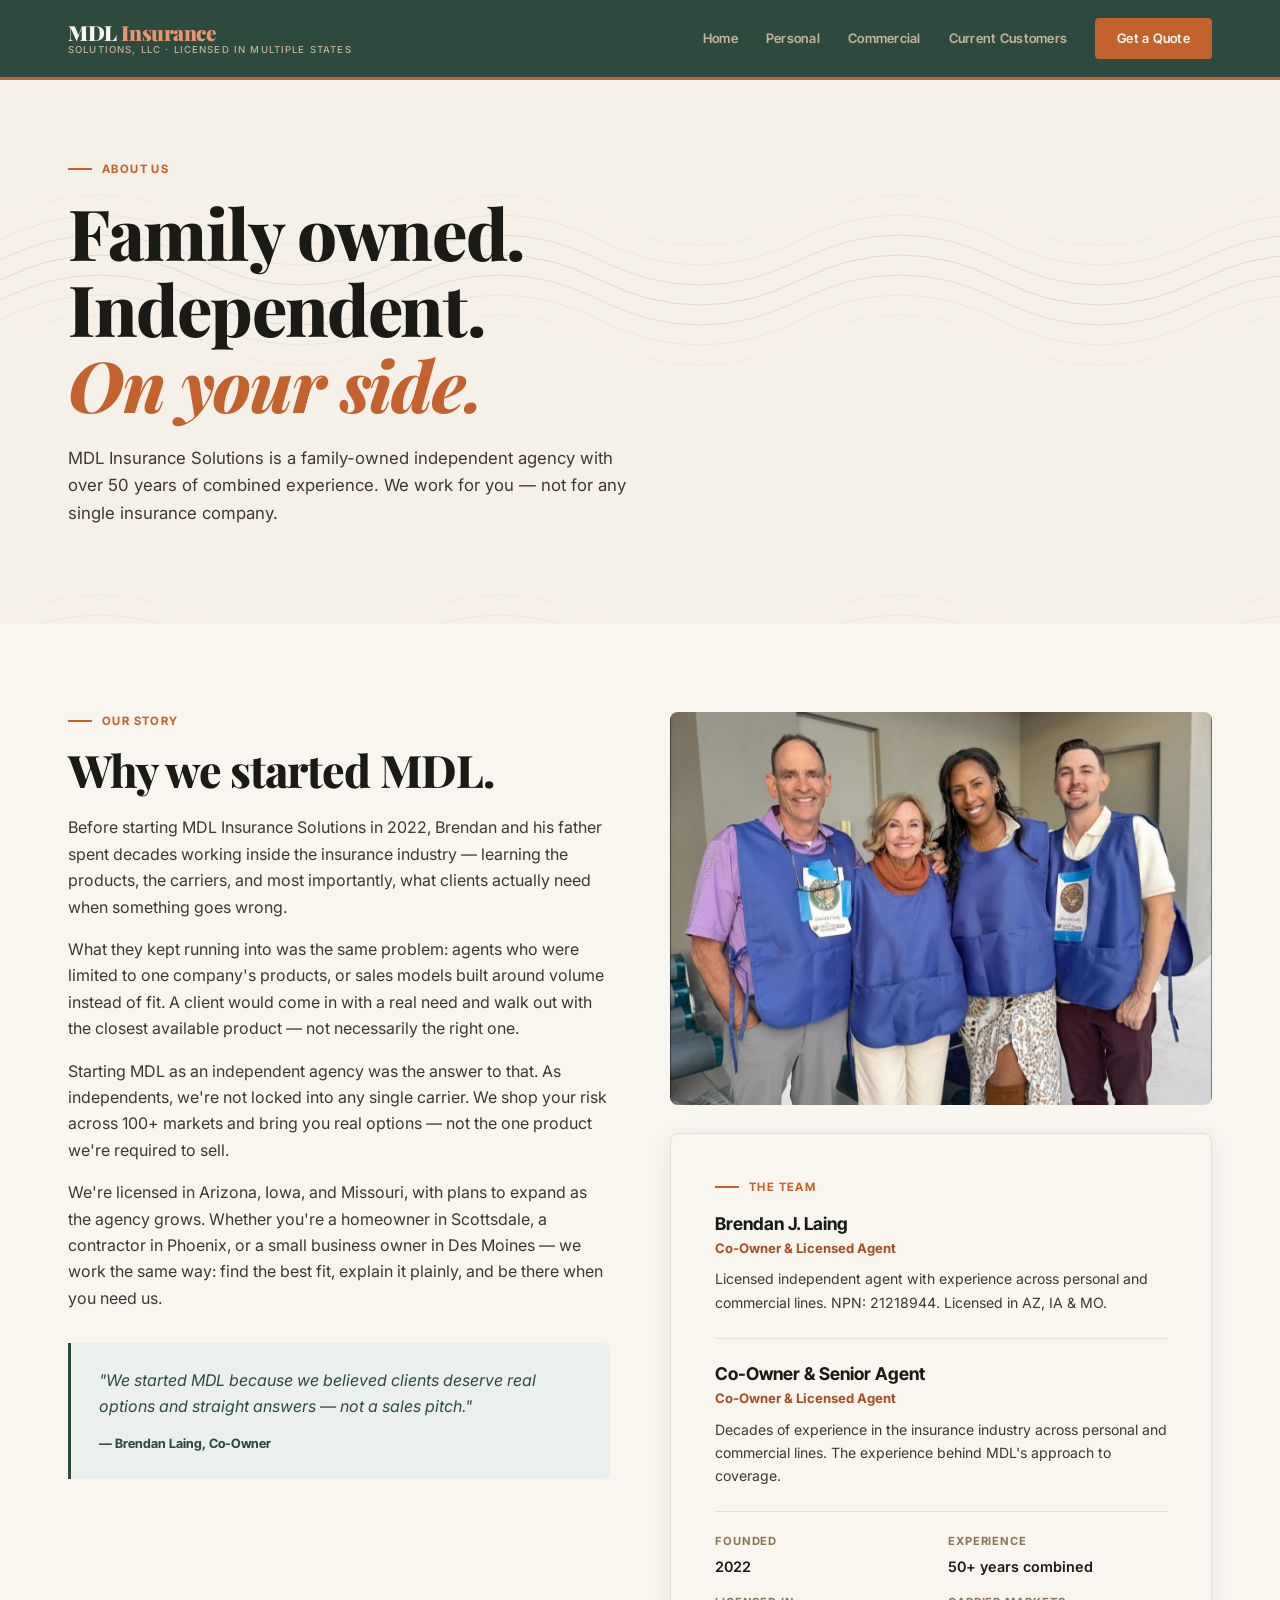
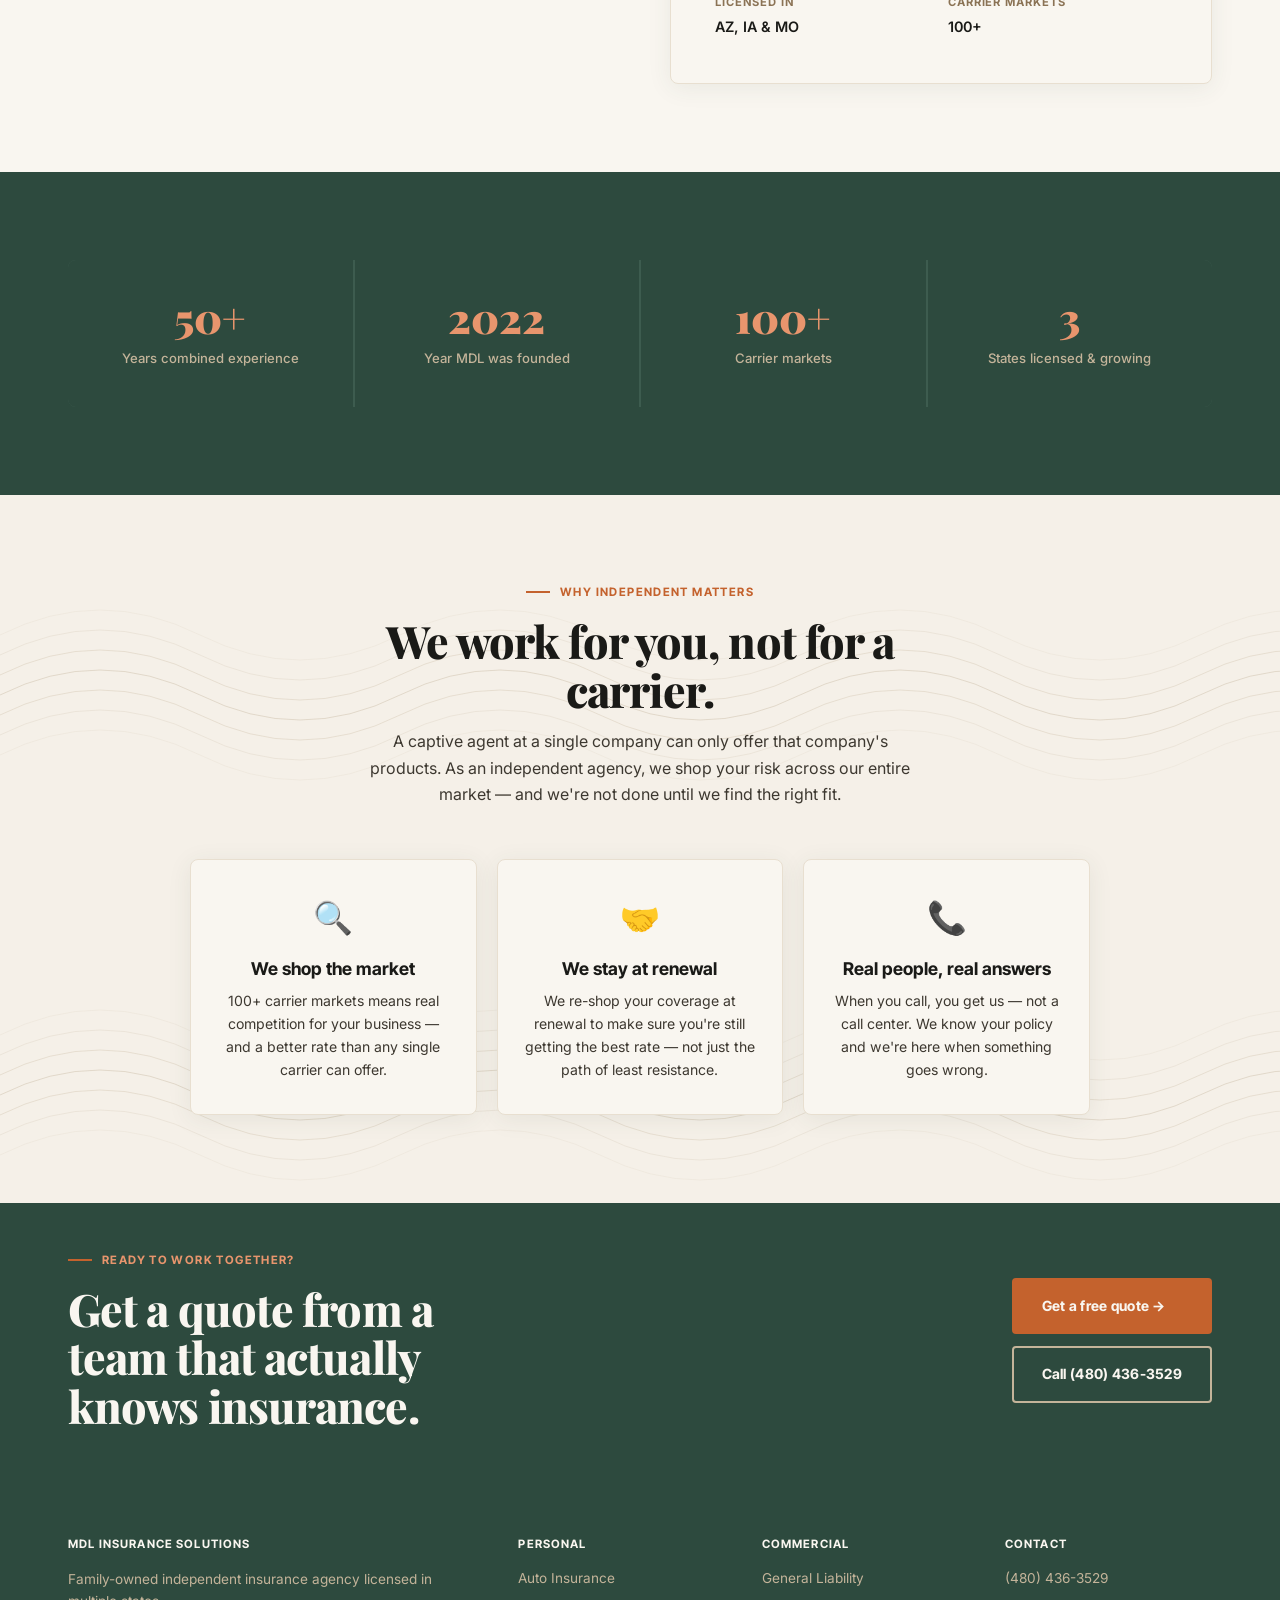
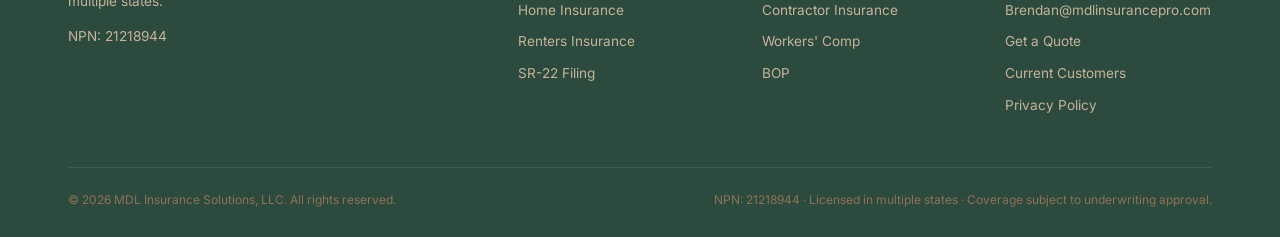
==== commit 0076cf4e: "Update about.html" ====
--- a/about.html
+++ b/about.html
@@ -8,7 +8,7 @@
 <link rel="stylesheet" href="styles.css">
 </head>
 <body>
-
+ 
 <header>
   <div class="header-inner">
     <a href="index.html" class="logo">MDL <span>Insurance</span><small>Solutions, LLC · Licensed in Multiple States</small></a>
@@ -64,12 +64,7 @@
       <!-- Team / Credentials -->
       <div>
         <!-- Photo placeholder -->
-        <div style="background:var(--sand-dark); border-radius:8px; aspect-ratio:4/3; display:flex; align-items:center; justify-content:center; margin-bottom:28px; border:1px solid var(--taupe-light);">
-          <div style="text-align:center; padding:20px;">
-            <div style="font-size:2.5rem; margin-bottom:10px;">📷</div>
-            <p style="font-size:0.82rem; color:var(--taupe);">Family photo goes here<br><span style="font-size:0.75rem;">Replace this placeholder with your actual photo</span></p>
-          </div>
-        </div>
+       <img src="team.jpg" alt="The Laing Family — MDL Insurance Solutions" style="width:100%; border-radius:8px; margin-bottom:28px;">
 
         <div class="form-panel">
           <div class="label" style="margin-bottom:16px;">The Team</div>
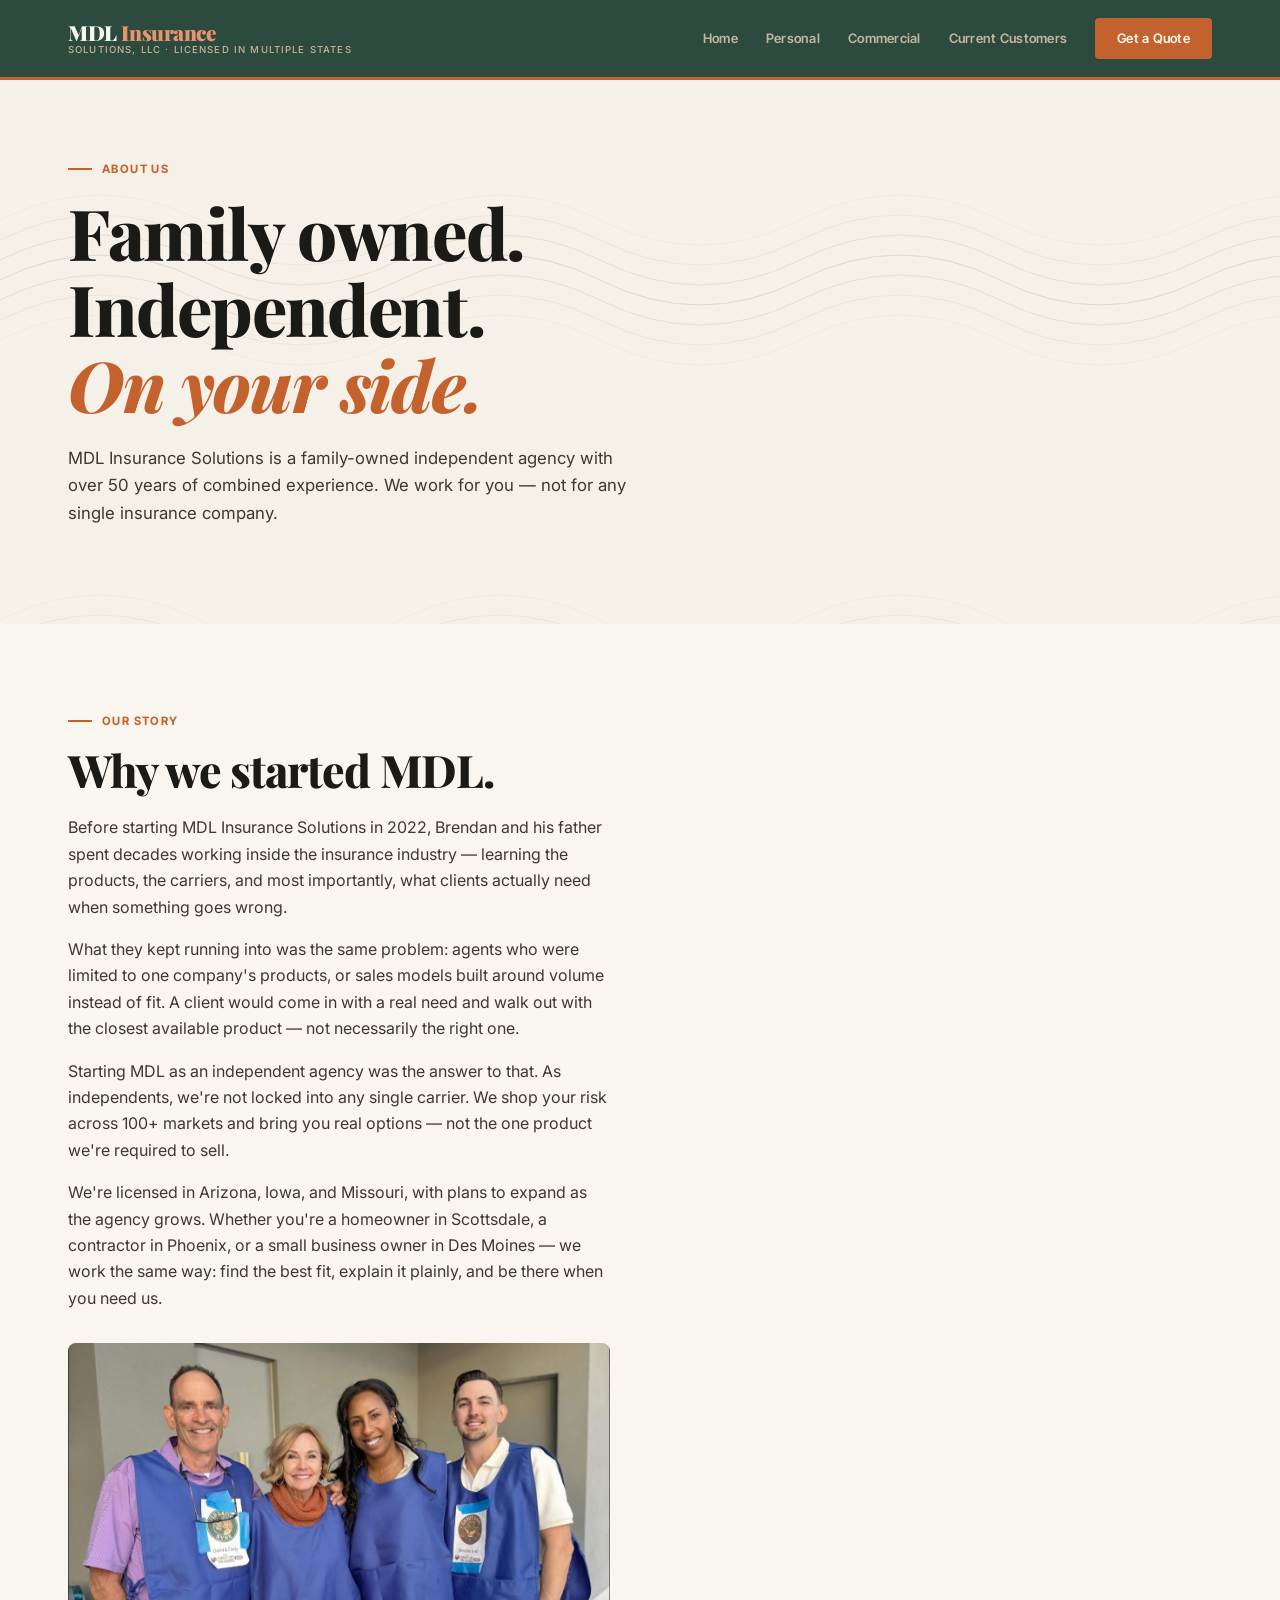
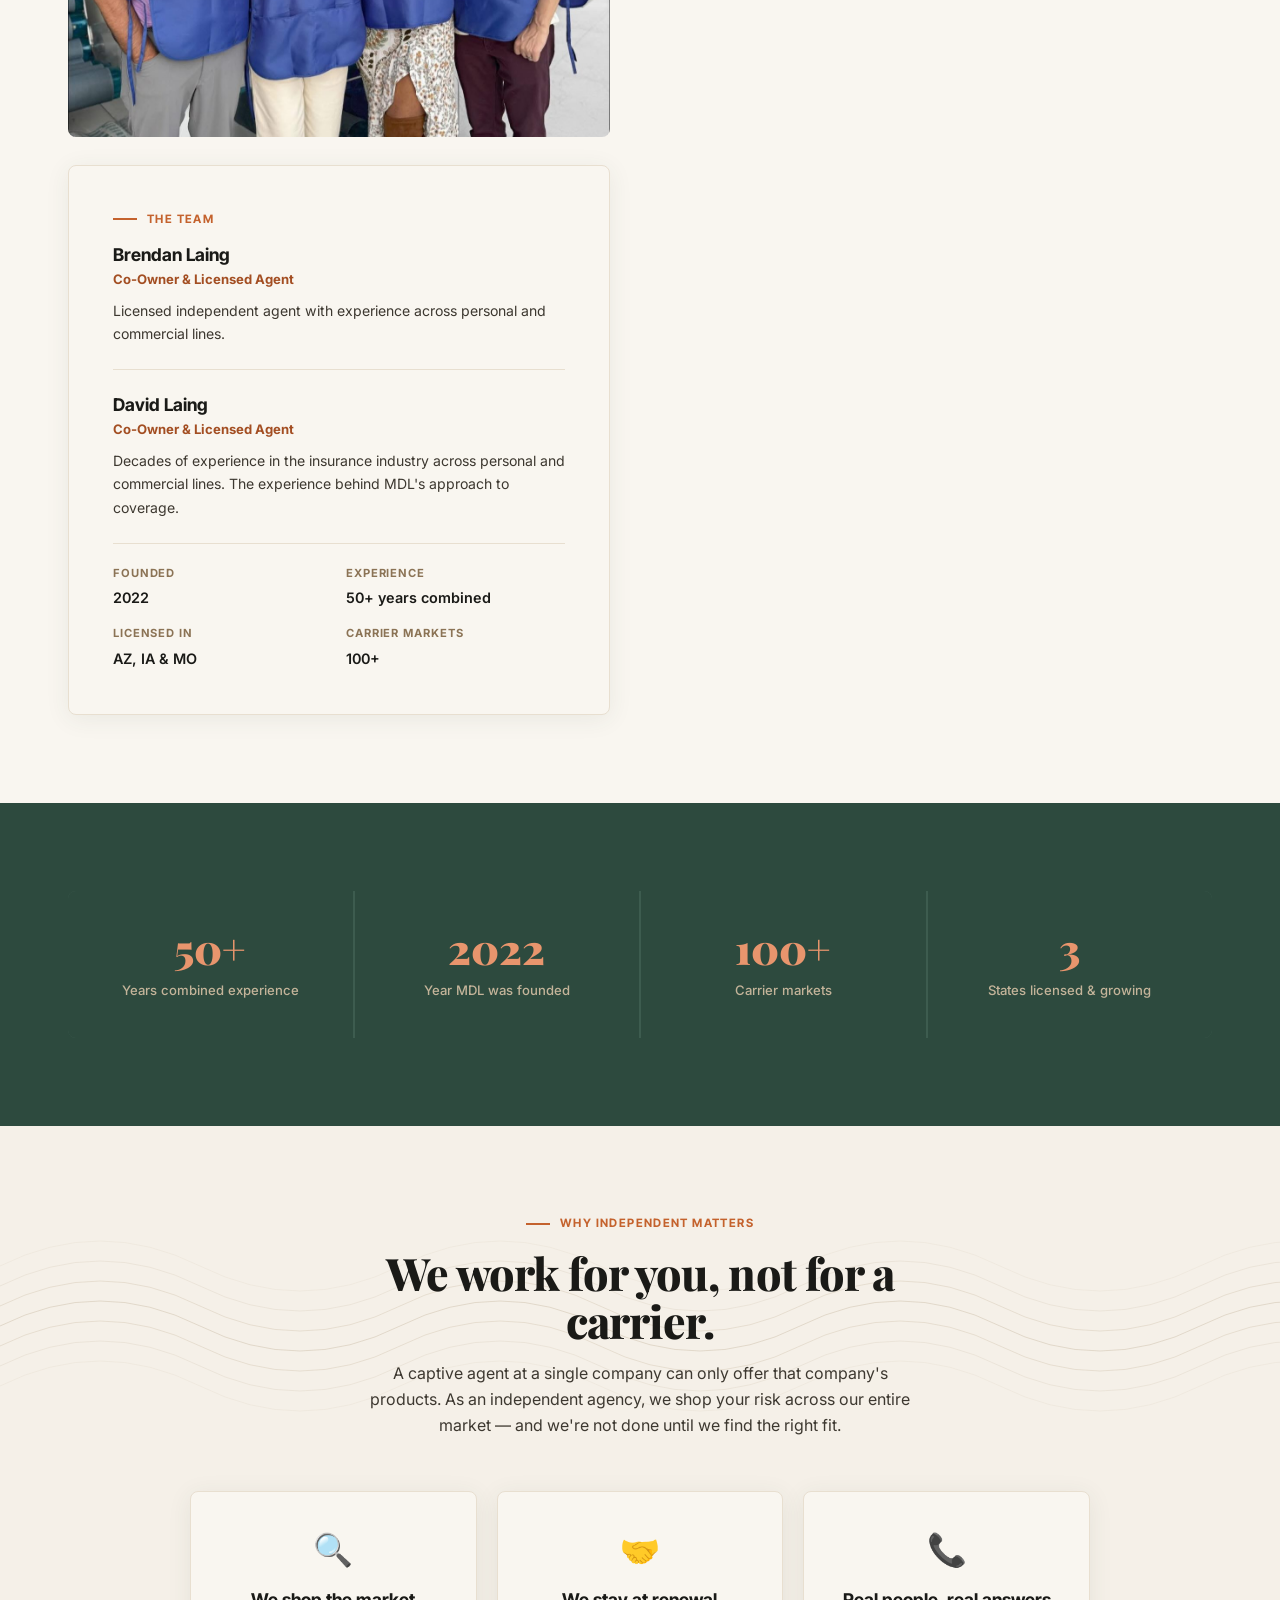
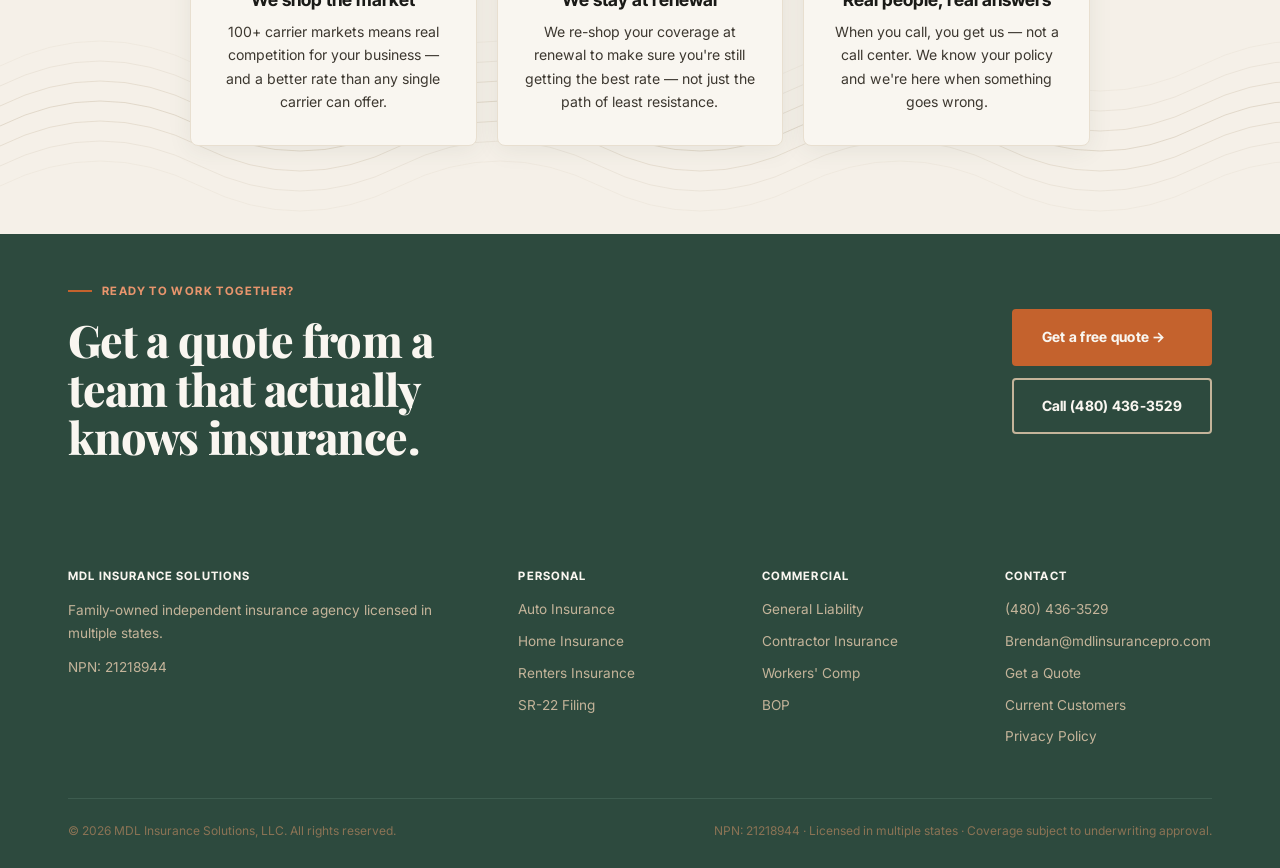
==== commit 3d222181: "Update about.html" ====
--- a/about.html
+++ b/about.html
@@ -55,11 +55,6 @@
 
         <p style="margin-bottom:32px;">We're licensed in Arizona, Iowa, and Missouri, with plans to expand as the agency grows. Whether you're a homeowner in Scottsdale, a contractor in Phoenix, or a small business owner in Des Moines — we work the same way: find the best fit, explain it plainly, and be there when you need us.</p>
 
-        <div style="background:var(--sage-pale); border-left:3px solid var(--sage); padding:24px 28px; border-radius:0 6px 6px 0;">
-          <p style="color:var(--sage); font-style:italic; font-size:1rem; margin-bottom:10px;">"We started MDL because we believed clients deserve real options and straight answers — not a sales pitch."</p>
-          <span style="font-family:var(--font-tight); font-size:0.8rem; font-weight:700; color:var(--sage);">— Brendan Laing, Co-Owner</span>
-        </div>
-      </div>
 
       <!-- Team / Credentials -->
       <div>
@@ -70,13 +65,13 @@
           <div class="label" style="margin-bottom:16px;">The Team</div>
 
           <div style="margin-bottom:24px;">
-            <h3 style="margin-bottom:4px;">Brendan J. Laing</h3>
+            <h3 style="margin-bottom:4px;">Brendan Laing</h3>
             <p style="font-size:0.82rem; color:var(--terracotta-dark); font-weight:700; margin-bottom:8px;">Co-Owner & Licensed Agent</p>
-            <p style="font-size:0.88rem;">Licensed independent agent with experience across personal and commercial lines. NPN: 21218944. Licensed in AZ, IA & MO.</p>
+            <p style="font-size:0.88rem;">Licensed independent agent with experience across personal and commercial lines. </p>
           </div>
 
           <div style="border-top:1px solid var(--sand-dark); padding-top:24px; margin-bottom:24px;">
-            <h3 style="margin-bottom:4px;">Co-Owner & Senior Agent</h3>
+            <h3 style="margin-bottom:4px;">David Laing </h3>
             <p style="font-size:0.82rem; color:var(--terracotta-dark); font-weight:700; margin-bottom:8px;">Co-Owner & Licensed Agent</p>
             <p style="font-size:0.88rem;">Decades of experience in the insurance industry across personal and commercial lines. The experience behind MDL's approach to coverage.</p>
           </div>
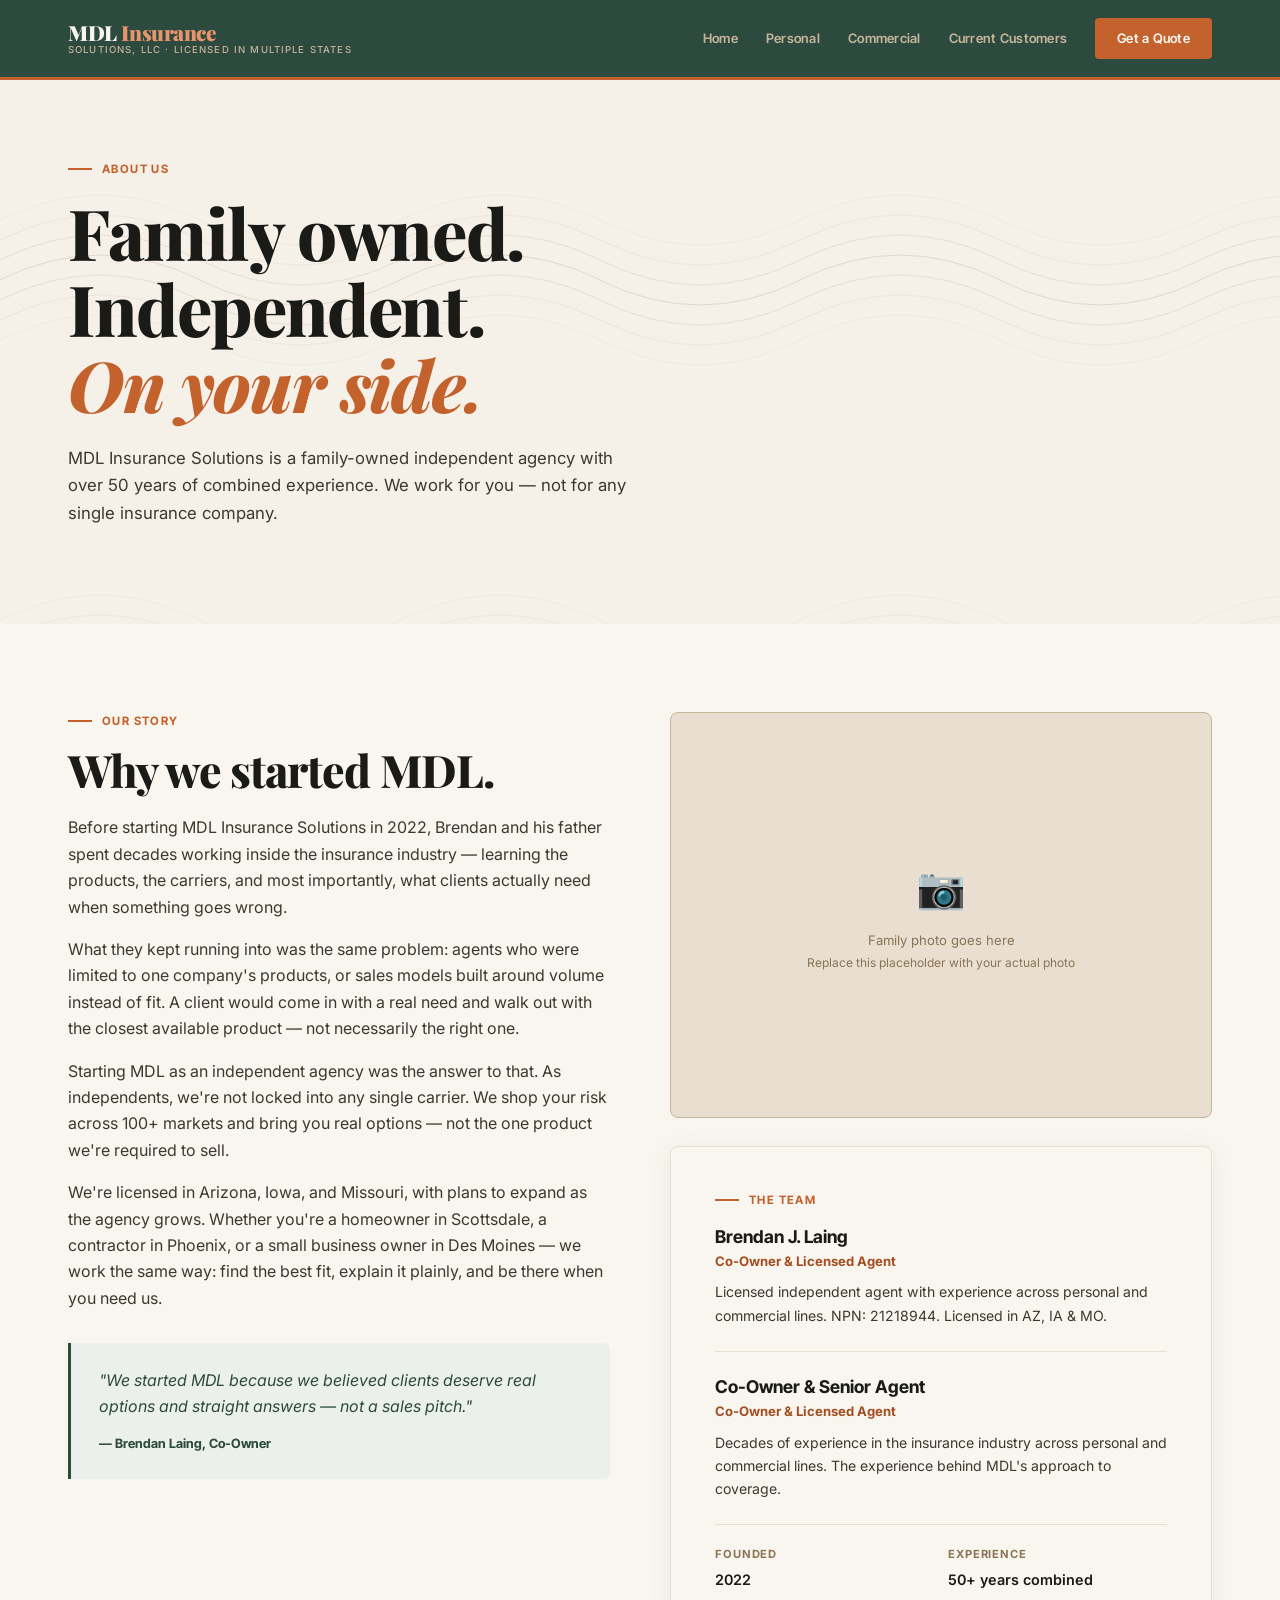
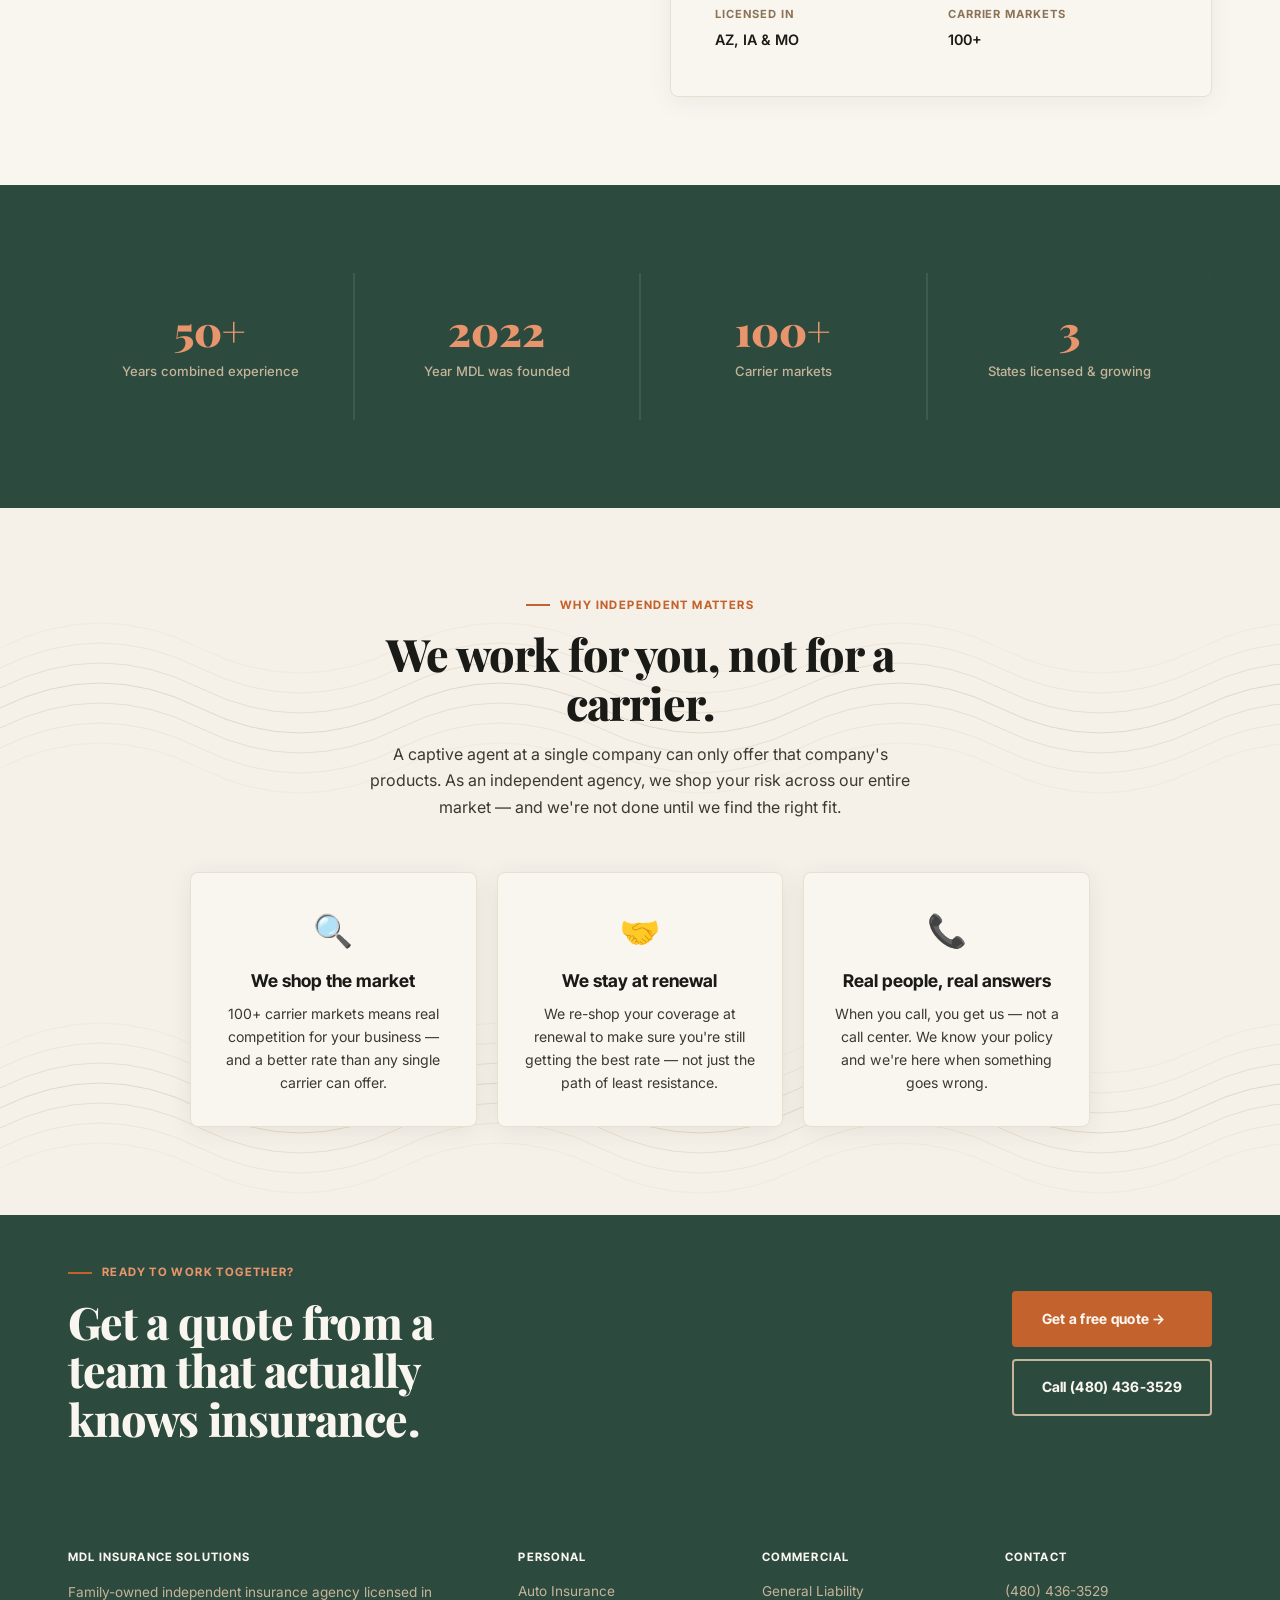
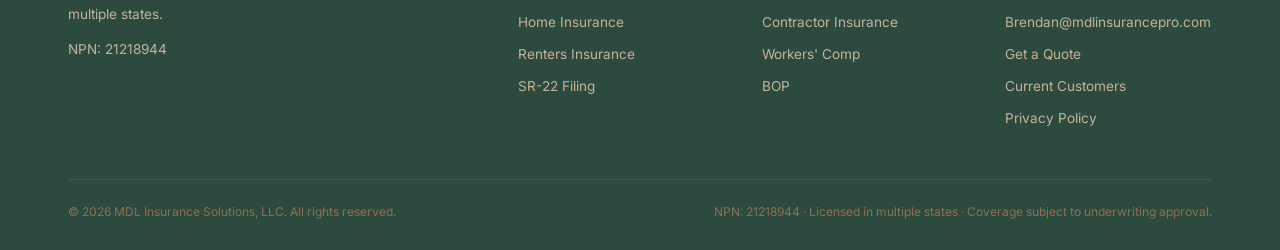
==== commit 6f1debaf: "Update about.html" ====
--- a/about.html
+++ b/about.html
@@ -1,6 +1,14 @@
 <!DOCTYPE html>
 <html lang="en">
 <head>
+<!-- Google tag (gtag.js) -->
+<script async src="https://www.googletagmanager.com/gtag/js?id=AW-17668121322"></script>
+<script>
+  window.dataLayer = window.dataLayer || [];
+  function gtag(){dataLayer.push(arguments);}
+  gtag('js', new Date());
+  gtag('config', 'AW-17668121322');
+</script>
 <meta charset="UTF-8">
 <meta name="viewport" content="width=device-width, initial-scale=1.0">
 <title>About Us — MDL Insurance Solutions</title>
@@ -8,7 +16,7 @@
 <link rel="stylesheet" href="styles.css">
 </head>
 <body>
- 
+
 <header>
   <div class="header-inner">
     <a href="index.html" class="logo">MDL <span>Insurance</span><small>Solutions, LLC · Licensed in Multiple States</small></a>
@@ -55,23 +63,33 @@
 
         <p style="margin-bottom:32px;">We're licensed in Arizona, Iowa, and Missouri, with plans to expand as the agency grows. Whether you're a homeowner in Scottsdale, a contractor in Phoenix, or a small business owner in Des Moines — we work the same way: find the best fit, explain it plainly, and be there when you need us.</p>
 
+        <div style="background:var(--sage-pale); border-left:3px solid var(--sage); padding:24px 28px; border-radius:0 6px 6px 0;">
+          <p style="color:var(--sage); font-style:italic; font-size:1rem; margin-bottom:10px;">"We started MDL because we believed clients deserve real options and straight answers — not a sales pitch."</p>
+          <span style="font-family:var(--font-tight); font-size:0.8rem; font-weight:700; color:var(--sage);">— Brendan Laing, Co-Owner</span>
+        </div>
+      </div>
 
       <!-- Team / Credentials -->
       <div>
         <!-- Photo placeholder -->
-       <img src="team.jpg" alt="The Laing Family — MDL Insurance Solutions" style="width:100%; border-radius:8px; margin-bottom:28px;">
+        <div style="background:var(--sand-dark); border-radius:8px; aspect-ratio:4/3; display:flex; align-items:center; justify-content:center; margin-bottom:28px; border:1px solid var(--taupe-light);">
+          <div style="text-align:center; padding:20px;">
+            <div style="font-size:2.5rem; margin-bottom:10px;">📷</div>
+            <p style="font-size:0.82rem; color:var(--taupe);">Family photo goes here<br><span style="font-size:0.75rem;">Replace this placeholder with your actual photo</span></p>
+          </div>
+        </div>
 
         <div class="form-panel">
           <div class="label" style="margin-bottom:16px;">The Team</div>
 
           <div style="margin-bottom:24px;">
-            <h3 style="margin-bottom:4px;">Brendan Laing</h3>
+            <h3 style="margin-bottom:4px;">Brendan J. Laing</h3>
             <p style="font-size:0.82rem; color:var(--terracotta-dark); font-weight:700; margin-bottom:8px;">Co-Owner & Licensed Agent</p>
-            <p style="font-size:0.88rem;">Licensed independent agent with experience across personal and commercial lines. </p>
+            <p style="font-size:0.88rem;">Licensed independent agent with experience across personal and commercial lines. NPN: 21218944. Licensed in AZ, IA & MO.</p>
           </div>
 
           <div style="border-top:1px solid var(--sand-dark); padding-top:24px; margin-bottom:24px;">
-            <h3 style="margin-bottom:4px;">David Laing </h3>
+            <h3 style="margin-bottom:4px;">Co-Owner & Senior Agent</h3>
             <p style="font-size:0.82rem; color:var(--terracotta-dark); font-weight:700; margin-bottom:8px;">Co-Owner & Licensed Agent</p>
             <p style="font-size:0.88rem;">Decades of experience in the insurance industry across personal and commercial lines. The experience behind MDL's approach to coverage.</p>
           </div>
